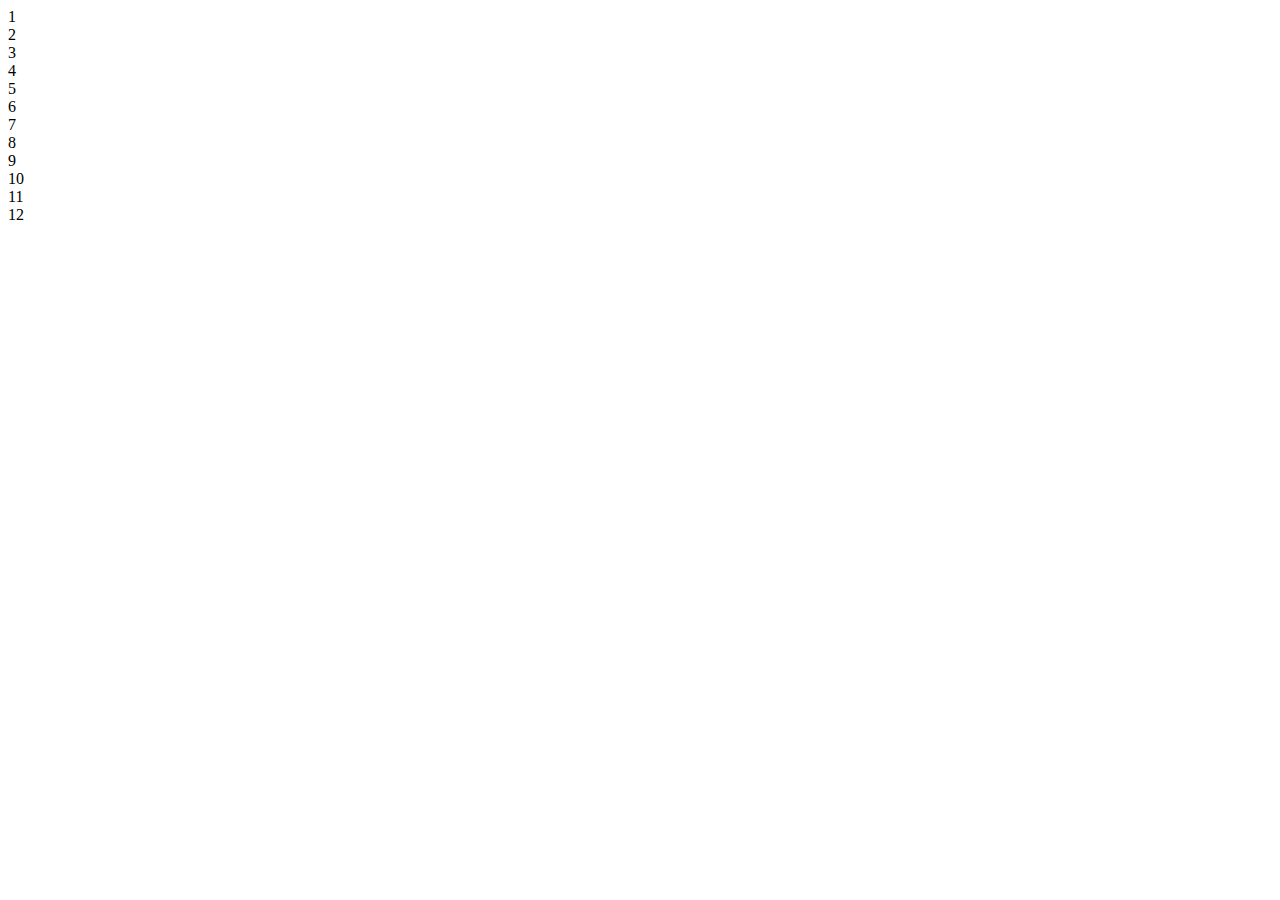
==== index.html @ dde414d9 "My First Commit - I am Happy" ====
<!DOCTYPE html>
<html lang="en">
<head>
    <meta charset="UTF-8">
    <meta name="viewport" content="width=device-width, initial-scale=1.0">
    <title>Professional Clock</title>
    <link rel="stylesheet" href="/css/3style.css">
    <link rel="stylesheet" href="/script.js">
</head>
<body>
    <div class="clock">
        <div class="number" style="--rotate: 30deg;">1</div>
        <div class="number" style="--rotate: 60deg;">2</div>
        <div class="number" style="--rotate: 90deg;">3</div>
        <div class="number" style="--rotate: 120deg;">4</div>
        <div class="number" style="--rotate: 150deg;">5</div>
        <div class="number" style="--rotate: 180deg;">6</div>
        <div class="number" style="--rotate: 210deg;">7</div>
        <div class="number" style="--rotate: 240deg;">8</div>
        <div class="number" style="--rotate: 270deg;">9</div>
        <div class="number" style="--rotate: 300deg;">10</div>
        <div class="number" style="--rotate: 330deg;">11</div>
        <div class="number" style="--rotate: 0deg;">12</div>
        <div class="center"></div>
        <div class="hand hour" id="hour-hand"></div>
        <div class="hand minute" id="minute-hand"></div>
        <div class="hand second" id="second-hand"></div>
    </div>

    <script src="script.js"></script>
</body>
</html>
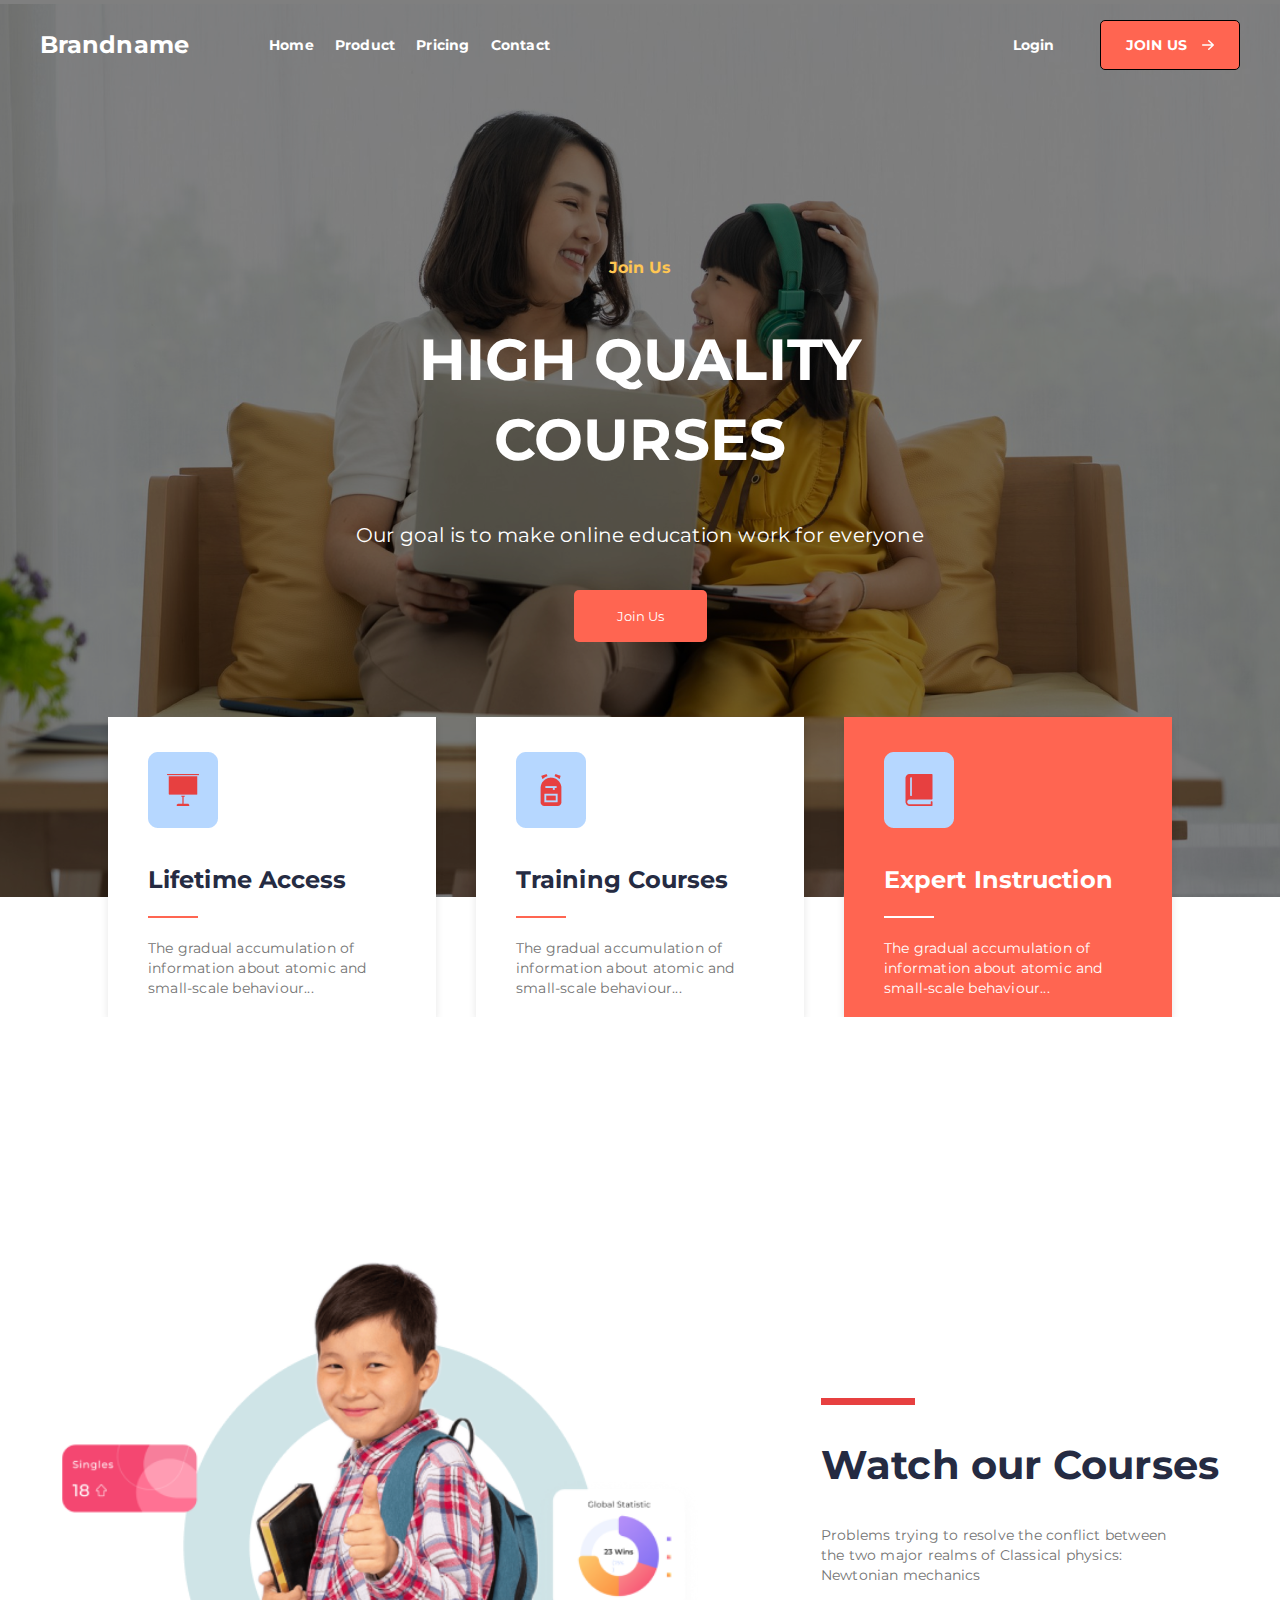
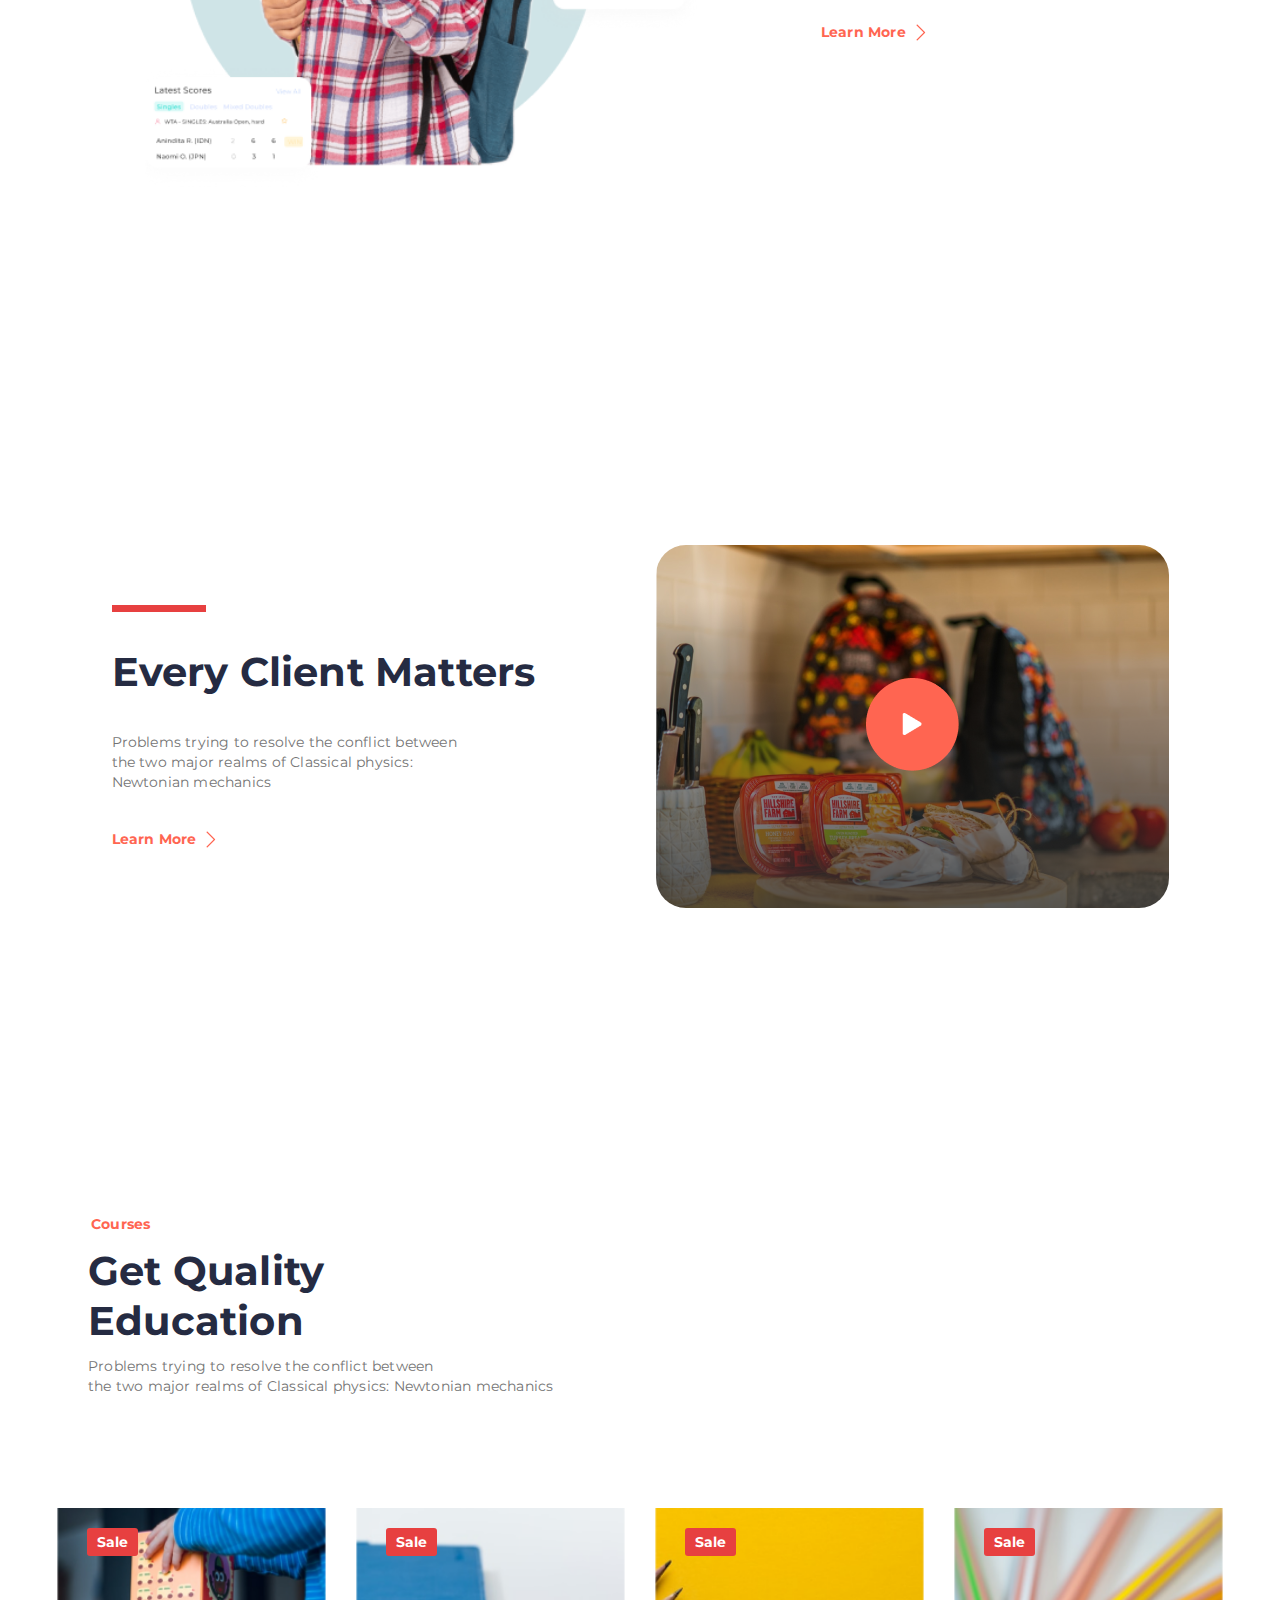
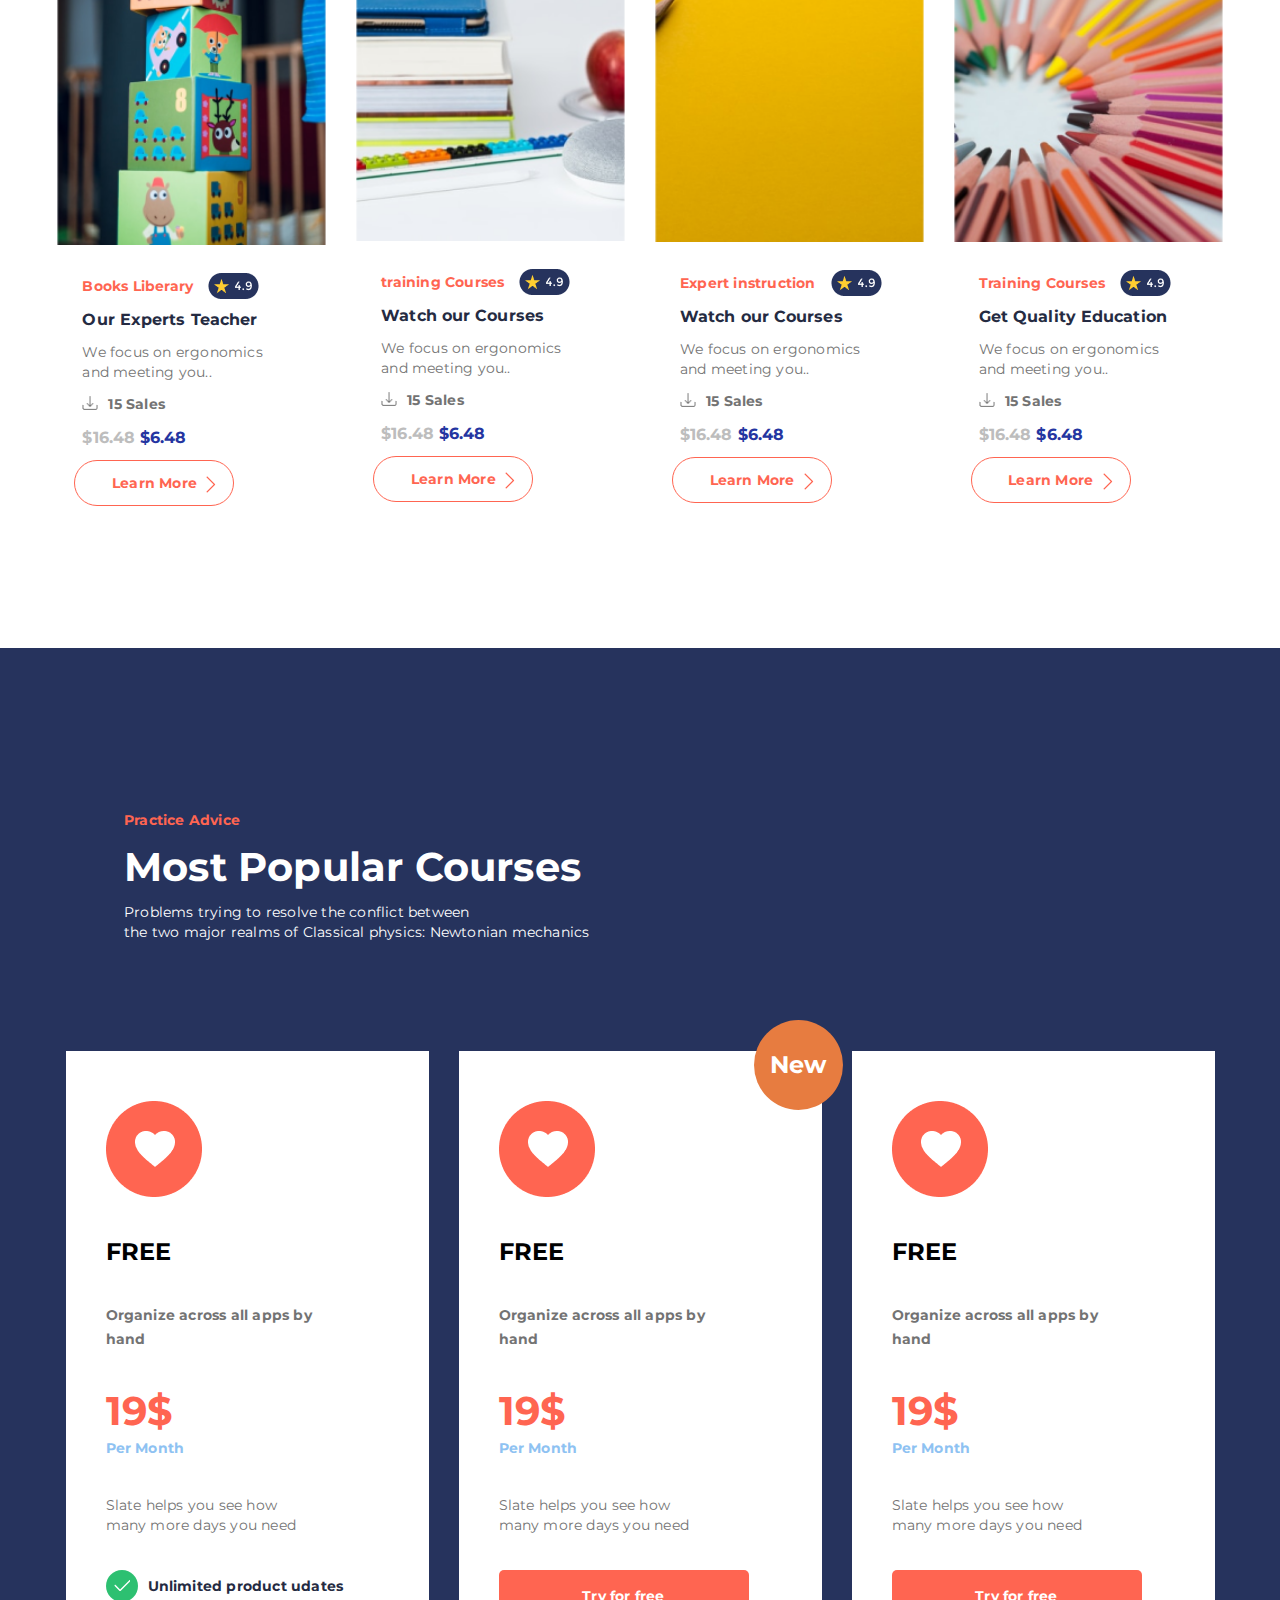
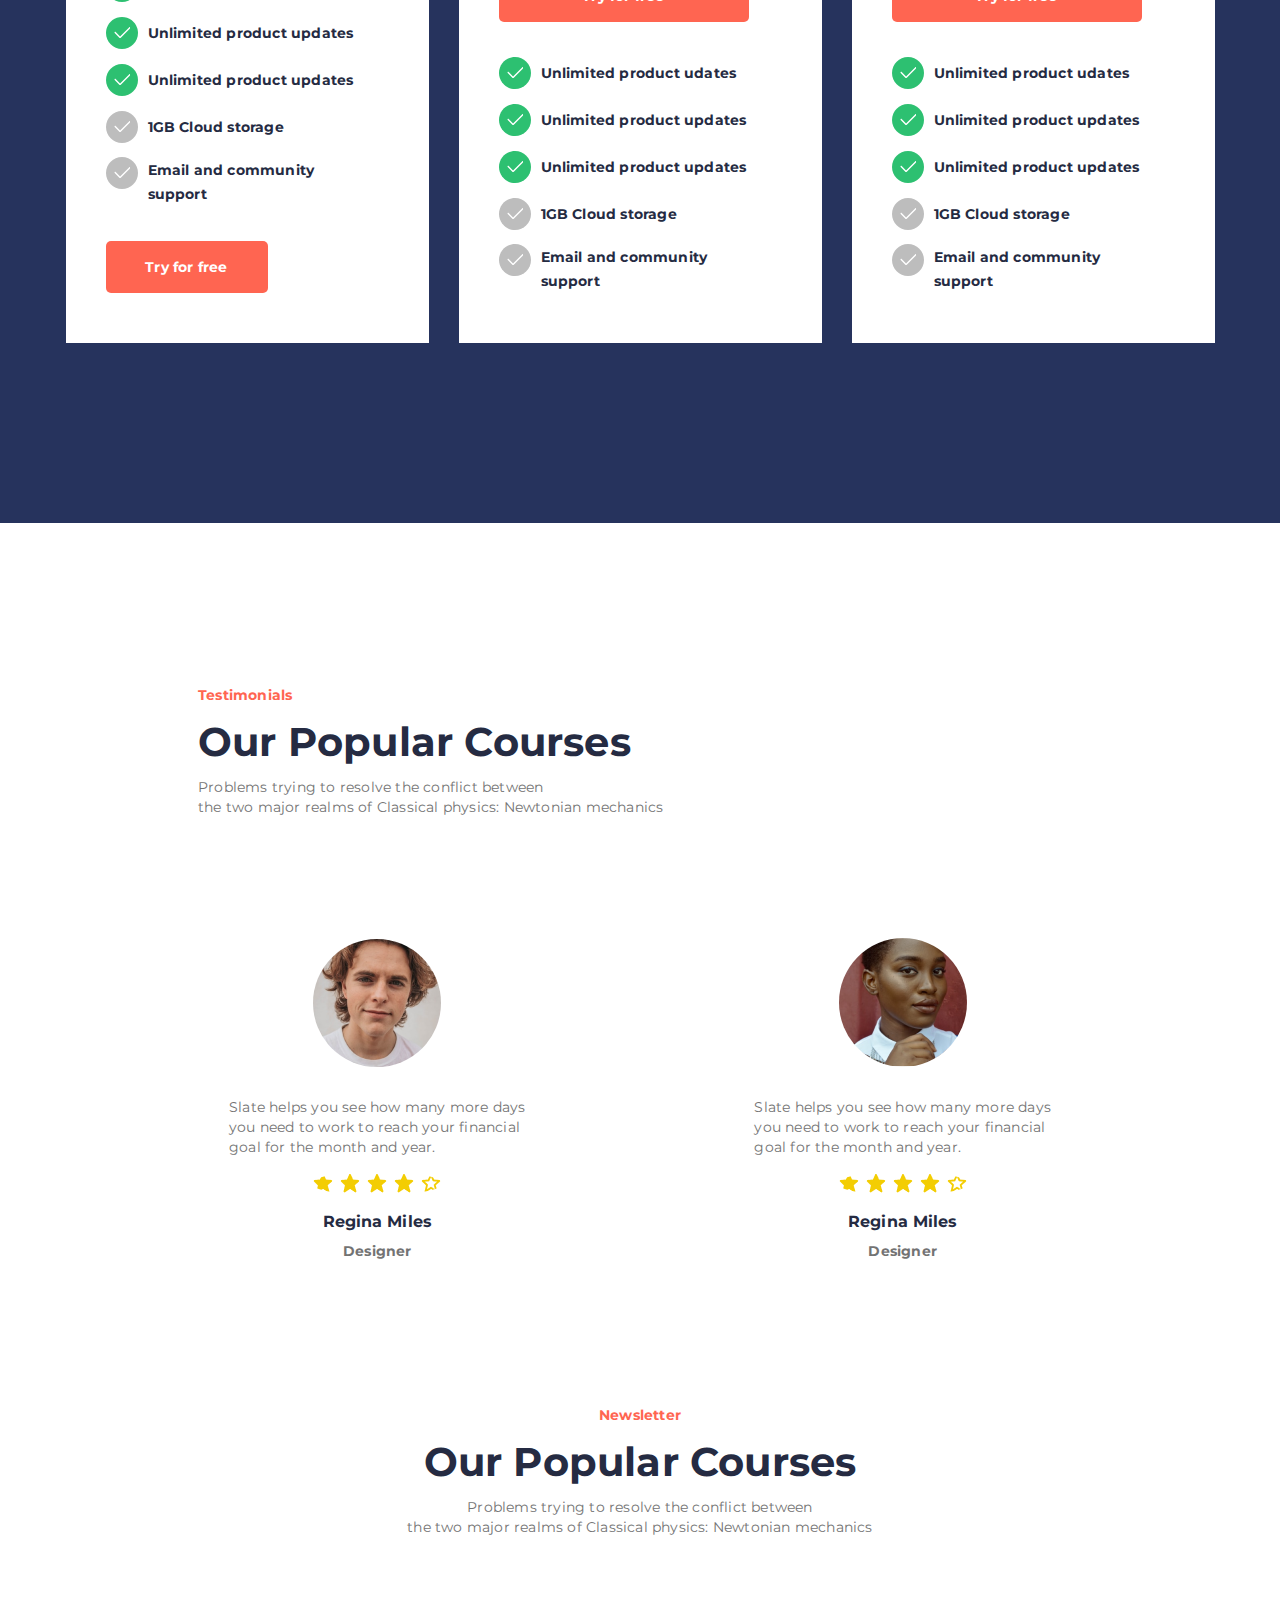
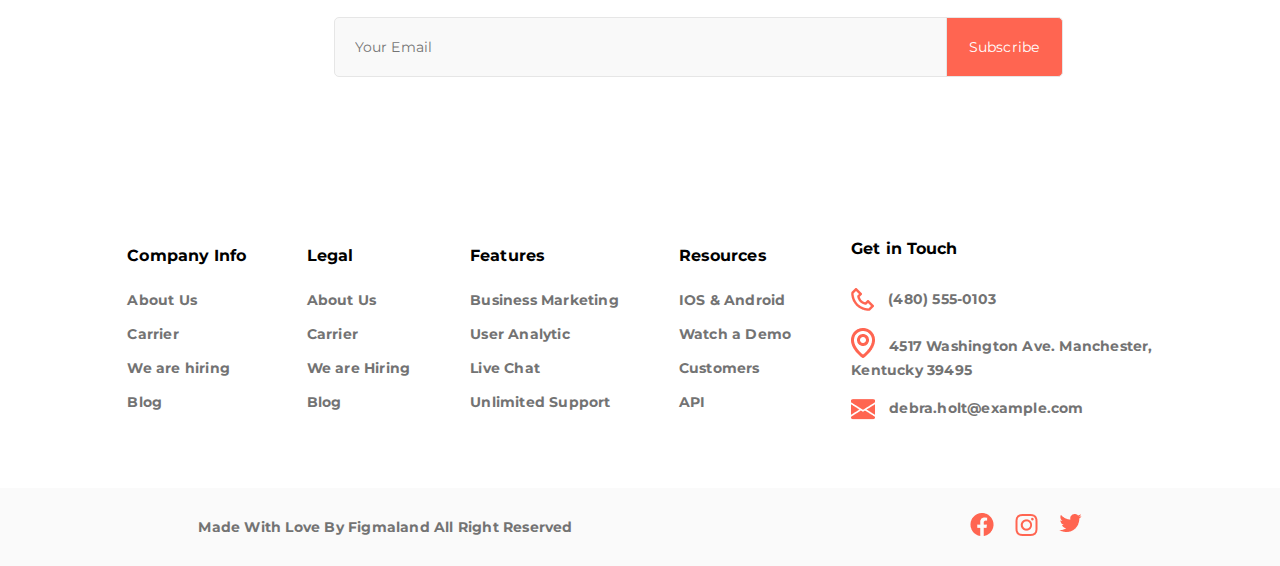
==== commit 99444e22: "Update entire folder structure and new files" ====
--- a/index.html
+++ b/index.html
@@ -1,32 +1,793 @@
 <!DOCTYPE html>
 <html lang="en">
+
 <head>
     <meta charset="UTF-8">
     <meta name="viewport" content="width=device-width, initial-scale=1.0">
-    <title>Professional Clock</title>
-    <link rel="stylesheet" href="/css/3style.css">
-    <link rel="stylesheet" href="/script.js">
+    <title>School-Heart</title>
+    <link rel="stylesheet" href="css/style.css">
+    <link rel="preconnect" href="https://fonts.googleapis.com">
+    <link rel="preconnect" href="https://fonts.gstatic.com" crossorigin>
+    <link href="https://fonts.googleapis.com/css2?family=Montserrat:ital,wght@0,100..900;1,100..900&display=swap"
+        rel="stylesheet">
 </head>
+
 <body>
-    <div class="clock">
-        <div class="number" style="--rotate: 30deg;">1</div>
-        <div class="number" style="--rotate: 60deg;">2</div>
-        <div class="number" style="--rotate: 90deg;">3</div>
-        <div class="number" style="--rotate: 120deg;">4</div>
-        <div class="number" style="--rotate: 150deg;">5</div>
-        <div class="number" style="--rotate: 180deg;">6</div>
-        <div class="number" style="--rotate: 210deg;">7</div>
-        <div class="number" style="--rotate: 240deg;">8</div>
-        <div class="number" style="--rotate: 270deg;">9</div>
-        <div class="number" style="--rotate: 300deg;">10</div>
-        <div class="number" style="--rotate: 330deg;">11</div>
-        <div class="number" style="--rotate: 0deg;">12</div>
-        <div class="center"></div>
-        <div class="hand hour" id="hour-hand"></div>
-        <div class="hand minute" id="minute-hand"></div>
-        <div class="hand second" id="second-hand"></div>
-    </div>
-
-    <script src="script.js"></script>
+    <header class="Navigation">
+            <nav id="navbar">
+                <div class="logo">
+                    <h3>Brandname</h3>
+                </div>
+                <div class="center-navbar">
+                    <ul>
+                        <li><a href="#">Home</a></li>
+                        <li><a href="#">Product</a></li>
+                        <li><a href="#">Pricing</a></li>
+                        <li><a href="#">Contact</a></li>
+                    </ul>
+                </div>
+                <div class="user-account-btn">
+                    <a class="nav-login-btn" href="#">Login</a>
+
+                    <a class="nav-join-us-btn" href="#">
+                       <span>JOIN US</span>
+                        <svg width="12" height="10" viewBox="0 0 12 10" fill="none" xmlns="http://www.w3.org/2000/svg">
+                            <path fill-rule="evenodd" clip-rule="evenodd"
+                                d="M0 5C0 4.81059 0.079009 4.62895 0.219646 4.49502C0.360282 4.36109 0.551026 4.28584 0.749916 4.28584H9.43845L6.21831 1.22068C6.07749 1.08658 5.99838 0.904705 5.99838 0.715059C5.99838 0.525414 6.07749 0.343536 6.21831 0.209436C6.35912 0.0753365 6.5501 0 6.74925 0C6.94839 0 7.13937 0.0753365 7.28019 0.209436L11.7797 4.49438C11.8495 4.56072 11.9049 4.63952 11.9427 4.72629C11.9805 4.81305 12 4.90606 12 5C12 5.09394 11.9805 5.18695 11.9427 5.27371C11.9049 5.36048 11.8495 5.43928 11.7797 5.50562L7.28019 9.79056C7.13937 9.92466 6.94839 10 6.74925 10C6.5501 10 6.35912 9.92466 6.21831 9.79056C6.07749 9.65646 5.99838 9.47459 5.99838 9.28494C5.99838 9.0953 6.07749 8.91342 6.21831 8.77932L9.43845 5.71416H0.749916C0.551026 5.71416 0.360282 5.63892 0.219646 5.50499C0.079009 5.37106 0 5.18941 0 5Z"
+                                fill="white" />
+                        </svg>
+                    </a>
+                
+                </div>
+
+                <a href="#" class="hamburger">
+                    <svg width="40" height="32" viewBox="0 0 40 32" fill="none" xmlns="http://www.w3.org/2000/svg">
+                        <path
+                            d="M6.66675 8H33.3334V10.6667H6.66675V8ZM13.3334 14.6667H33.3334V17.3333H13.3334V14.6667ZM21.6667 21.3333H33.3334V24H21.6667V21.3333Z"
+                            fill="white" />
+                    </svg>
+
+                </a>
+
+            </nav>
+    </header>
+    <section class="hero-container">
+        <div class="hero-text">
+            <p>Join Us</p>
+            <h1>HIGH QUALITY</h1>
+            <h1> COURSES </h1>
+            <h5>Our goal is to make online education work for everyone</h5>
+            <button>Join Us</button>
+        </div>
+        <div class="parent-card">
+            <div class="card-1">
+                <img src="img/led-image.png" alt="">
+                <h2>Lifetime Access</h2>
+                <hr>
+                <p>The gradual accumulation of
+                    information about atomic and
+                    small-scale behaviour...</p>
+            </div>
+            <div class="card-2">
+                <img src="img/schoolbag.png" alt="">
+                <h2>Training Courses</h2>
+                <hr>
+                <p>The gradual accumulation of
+                    information about atomic and
+                    small-scale behaviour...</p>
+            </div>
+            <div class="card-3">
+                <img src="img/book-image.png" alt="">
+                <h2>Expert Instruction</h2>
+                <hr>
+                <p>The gradual accumulation of
+                    information about atomic and
+                    small-scale behaviour...</p>
+            </div>
+        </div>
+    </section>
+    <section class="Courses-section">
+        <div class="courses-parent">
+            <div class="courses-img">
+                <img src="img/boy-image.png" alt="">
+            </div>
+            <div class="courses-description">
+                <hr>
+                <h2>Watch our Courses</h2>
+                <p>Problems trying to resolve the conflict between <br>
+                    the two major realms of Classical physics: <br>
+                    Newtonian mechanics
+                </p>
+                <div class="Courses-link">
+                    <a href="#">Learn More</a>
+                    <a class="img" href="#"><img src="img/learn more sign.png" alt=""></a>
+                </div>
+            </div>
+        </div>
+    </section>
+    <section class="client-section">
+        <div class="client-parent">
+            <div class="client-description">
+                <hr>
+                <h2>Every Client Matters</h2>
+                <p>Problems trying to resolve the conflict between <br>
+                    the two major realms of Classical physics: <br>
+                    Newtonian mechanics
+                </p>
+                <div class="client-link">
+                    <a href="#">Learn More</a>
+                    <a class="img" href="#"><img src="img/learn more sign.png" alt=""></a>
+                </div>
+            </div>
+            <div class="client-img">
+                <img class="food-image" src="img/food-image.png" alt="">
+                <a href="#"><img class="videobutton-image" src="img/video button.png" alt=""></a>
+
+            </div>
+        </div>
+    </section>
+    <section class="product-section">
+        <div class="quality-education">
+            <p class="course">Courses</p>
+            <h2>Get Quality <br> Education</h2>
+            <p>Problems trying to resolve the conflict between <br>
+                the two major realms of Classical physics: Newtonian mechanics </p>
+        </div>
+        <div class="product-container">
+            <div class="product-card">
+                <div class="product-image">
+                    <img src="img/product-image-1.png" alt="Product 1">
+                    <div class="product-icons">
+                        <a href="#"><img src="img/like-image.png" alt="Like"></a>
+                        <a href="#"><img src="img/basket-cart.png" alt="Cart"></a>
+                        <a href="#"><img src="img/watch-later-img.png" alt="View"></a>
+                    </div>
+                    <span class="sale-badge">Sale</span>
+                </div>
+                <div class="product-details">
+                    <div class="heading-img">
+                        <h3>Books Liberary</h3>
+                        <img src="img/star-frame.png" alt="">
+                    </div>
+                    <h5>Our Experts Teacher</h5>
+                    <p>We focus on ergonomics <br>
+                        and meeting you..</p>
+                    <div class="sale-tag">
+                        <img src="img/bottom-arrow-1.png" alt="">
+                        <p>15 Sales</p>
+                    </div>
+                    <div class="price-tag">
+                        <p class="old-price">$16.48</p>
+                        <p class="new-price">$6.48</p>
+
+                    </div>
+                    <div class="learn-more-button">
+                        <button>Learn More </button>
+                        <a href="#"><img src="img/learn more sign.png" alt=""></a>
+                    </div>
+                </div>
+            </div>
+            <div class="product-card">
+                <div class="product-image">
+                    <img src="img/product-image-2.png" alt="Product 2">
+                    <div class="product-icons">
+                        <a href="#"><img src="img/like-image.png" alt="Like"></a>
+                        <a href="#"><img src="img/basket-cart.png" alt="Cart"></a>
+                        <a href="#"><img src="img/watch-later-img.png" alt="View"></a>
+                    </div>
+                    <span class="sale-badge">Sale</span>
+                </div>
+                <div class="product-details">
+                    <div class="heading-img">
+                        <h3>training Courses</h3>
+                        <img src="img/star-frame.png" alt="">
+                    </div>
+                    <h5>Watch our Courses</h5>
+                    <p>We focus on ergonomics <br>
+                        and meeting you..</p>
+                    <div class="sale-tag">
+                        <img src="img/bottom-arrow-1.png" alt="">
+                        <p>15 Sales</p>
+                    </div>
+                    <div class="price-tag">
+                        <p class="old-price">$16.48</p>
+                        <p class="new-price">$6.48</p>
+
+                    </div>
+                    <div class="learn-more-button">
+                        <button>Learn More </button>
+                        <a href="#"><img src="img/learn more sign.png" alt=""></a>
+                    </div>
+                </div>
+            </div>
+            <div class="product-card">
+                <div class="product-image">
+                    <img src="img/product-image-3.png" alt="Product 2">
+                    <div class="product-icons">
+                        <a href="#"><img src="img/like-image.png" alt="Like"></a>
+                        <a href="#"><img src="img/basket-cart.png" alt="Cart"></a>
+                        <a href="#"><img src="img/watch-later-img.png" alt="View"></a>
+                    </div>
+                    <span class="sale-badge">Sale</span>
+                </div>
+                <div class="product-details">
+                    <div class="heading-img">
+                        <h3>Expert instruction</h3>
+                        <img src="img/star-frame.png" alt="">
+                    </div>
+                    <h5>Watch our Courses</h5>
+                    <p>We focus on ergonomics <br>
+                        and meeting you..</p>
+                    <div class="sale-tag">
+                        <img src="img/bottom-arrow-1.png" alt="">
+                        <p>15 Sales</p>
+                    </div>
+                    <div class="price-tag">
+                        <p class="old-price">$16.48</p>
+                        <p class="new-price">$6.48</p>
+
+                    </div>
+                    <div class="learn-more-button">
+                        <button>Learn More </button>
+                        <a href="#"><img src="img/learn more sign.png" alt=""></a>
+                    </div>
+                </div>
+            </div>
+            <div class="product-card">
+                <div class="product-image">
+                    <img src="img/product-image-4.png" alt="Product 2">
+                    <div class="product-icons">
+                        <a href="#"><img src="img/like-image.png" alt="Like"></a>
+                        <a href="#"><img src="img/basket-cart.png" alt="Cart"></a>
+                        <a href="#"><img src="img/watch-later-img.png" alt="View"></a>
+                    </div>
+                    <span class="sale-badge">Sale</span>
+                </div>
+                <div class="product-details">
+                    <div class="heading-img">
+                        <h3>Training Courses</h3>
+                        <img src="img/star-frame.png" alt="">
+                    </div>
+                    <h5>Get Quality Education</h5>
+                    <p>We focus on ergonomics <br>
+                        and meeting you..</p>
+                    <div class="sale-tag">
+                        <img src="img/bottom-arrow-1.png" alt="">
+                        <p>15 Sales</p>
+                    </div>
+                    <div class="price-tag">
+                        <p class="old-price">$16.48</p>
+                        <p class="new-price">$6.48</p>
+
+                    </div>
+                    <div class="learn-more-button">
+                        <button>Learn More </button>
+                        <a href="#"><img src="img/learn more sign.png" alt=""></a>
+                    </div>
+                </div>
+            </div>
+
+        </div>
+    </section>
+    <section class="popular-courses-section">
+        <div class="popular-courses-description">
+            <p class="advice-heading">Practice Advice</p>
+            <h2>Most Popular Courses</h2>
+            <p>Problems trying to resolve the conflict between <br>
+                the two major realms of Classical physics: Newtonian mechanics
+            </p>
+        </div>
+        <div class="courses-description-parent">
+            <div class="courses-description1">
+                <img class="course-img" src="img/heart-icon.png" alt="">
+                <h3>FREE</h3>
+                <p class="paragraph">Organize across all apps by <br>
+                    hand</p>
+                <p class="price">19$</p>
+                <p class="month">Per Month</p>
+                <p class="description">Slate helps you see how <br>
+                    many more days you need
+                </p>
+
+                <div class="checkmark-container">
+                    <!-- First checkmark with text -->
+                    <div class="check-item">
+                        <svg width="32" height="32" viewBox="0 0 32 32" fill="none" xmlns="http://www.w3.org/2000/svg">
+                            <path
+                                d="M0 16C0 7.16344 7.16344 0 16 0C24.8366 0 32 7.16344 32 16C32 24.8366 24.8366 32 16 32C7.16344 32 0 24.8366 0 16Z"
+                                fill="#2DC071" />
+                            <g clip-path="url(#clip0_1_332)">
+                                <path fill-rule="evenodd" clip-rule="evenodd"
+                                    d="M24.2957 10.2043C24.3604 10.269 24.4118 10.3457 24.4469 10.4302C24.482 10.5147 24.5 10.6053 24.5 10.6968C24.5 10.7883 24.482 10.8789 24.4469 10.9634C24.4118 11.0479 24.3604 11.1246 24.2957 11.1893L14.5578 20.9271C14.4932 20.9919 14.4164 21.0433 14.3319 21.0783C14.2474 21.1134 14.1568 21.1314 14.0654 21.1314C13.9739 21.1314 13.8833 21.1134 13.7988 21.0783C13.7143 21.0433 13.6375 20.9919 13.5729 20.9271L8.70398 16.0582C8.57337 15.9276 8.5 15.7504 8.5 15.5657C8.5 15.381 8.57337 15.2039 8.70398 15.0733C8.83459 14.9427 9.01173 14.8693 9.19644 14.8693C9.38115 14.8693 9.55829 14.9427 9.6889 15.0733L14.0654 19.4511L23.3107 10.2043C23.3754 10.1396 23.4521 10.0882 23.5366 10.0531C23.6211 10.018 23.7117 10 23.8032 10C23.8947 10 23.9853 10.018 24.0698 10.0531C24.1543 10.0882 24.231 10.1396 24.2957 10.2043Z"
+                                    fill="white" />
+                            </g>
+                            <defs>
+                                <clipPath id="clip0_1_332">
+                                    <rect width="16" height="11" fill="white" transform="translate(8 10)" />
+                                </clipPath>
+                            </defs>
+                        </svg>
+
+                        <span class="text">Unlimited product udates
+                        </span>
+                    </div>
+
+                    <!-- Second checkmark with text -->
+                    <div class="check-item">
+                        <svg width="32" height="32" viewBox="0 0 32 32" fill="none" xmlns="http://www.w3.org/2000/svg">
+                            <path
+                                d="M0 16C0 7.16344 7.16344 0 16 0C24.8366 0 32 7.16344 32 16C32 24.8366 24.8366 32 16 32C7.16344 32 0 24.8366 0 16Z"
+                                fill="#2DC071" />
+                            <g clip-path="url(#clip0_1_332)">
+                                <path fill-rule="evenodd" clip-rule="evenodd"
+                                    d="M24.2957 10.2043C24.3604 10.269 24.4118 10.3457 24.4469 10.4302C24.482 10.5147 24.5 10.6053 24.5 10.6968C24.5 10.7883 24.482 10.8789 24.4469 10.9634C24.4118 11.0479 24.3604 11.1246 24.2957 11.1893L14.5578 20.9271C14.4932 20.9919 14.4164 21.0433 14.3319 21.0783C14.2474 21.1134 14.1568 21.1314 14.0654 21.1314C13.9739 21.1314 13.8833 21.1134 13.7988 21.0783C13.7143 21.0433 13.6375 20.9919 13.5729 20.9271L8.70398 16.0582C8.57337 15.9276 8.5 15.7504 8.5 15.5657C8.5 15.381 8.57337 15.2039 8.70398 15.0733C8.83459 14.9427 9.01173 14.8693 9.19644 14.8693C9.38115 14.8693 9.55829 14.9427 9.6889 15.0733L14.0654 19.4511L23.3107 10.2043C23.3754 10.1396 23.4521 10.0882 23.5366 10.0531C23.6211 10.018 23.7117 10 23.8032 10C23.8947 10 23.9853 10.018 24.0698 10.0531C24.1543 10.0882 24.231 10.1396 24.2957 10.2043Z"
+                                    fill="white" />
+                            </g>
+                            <defs>
+                                <clipPath id="clip0_1_332">
+                                    <rect width="16" height="11" fill="white" transform="translate(8 10)" />
+                                </clipPath>
+                            </defs>
+                        </svg>
+
+                        <span class="text">Unlimited product updates
+                        </span>
+                    </div>
+
+                    <!-- Third checkmark with text -->
+                    <div class="check-item">
+                        <svg width="32" height="32" viewBox="0 0 32 32" fill="none" xmlns="http://www.w3.org/2000/svg">
+                            <path
+                                d="M0 16C0 7.16344 7.16344 0 16 0C24.8366 0 32 7.16344 32 16C32 24.8366 24.8366 32 16 32C7.16344 32 0 24.8366 0 16Z"
+                                fill="#2DC071" />
+                            <g clip-path="url(#clip0_1_332)">
+                                <path fill-rule="evenodd" clip-rule="evenodd"
+                                    d="M24.2957 10.2043C24.3604 10.269 24.4118 10.3457 24.4469 10.4302C24.482 10.5147 24.5 10.6053 24.5 10.6968C24.5 10.7883 24.482 10.8789 24.4469 10.9634C24.4118 11.0479 24.3604 11.1246 24.2957 11.1893L14.5578 20.9271C14.4932 20.9919 14.4164 21.0433 14.3319 21.0783C14.2474 21.1134 14.1568 21.1314 14.0654 21.1314C13.9739 21.1314 13.8833 21.1134 13.7988 21.0783C13.7143 21.0433 13.6375 20.9919 13.5729 20.9271L8.70398 16.0582C8.57337 15.9276 8.5 15.7504 8.5 15.5657C8.5 15.381 8.57337 15.2039 8.70398 15.0733C8.83459 14.9427 9.01173 14.8693 9.19644 14.8693C9.38115 14.8693 9.55829 14.9427 9.6889 15.0733L14.0654 19.4511L23.3107 10.2043C23.3754 10.1396 23.4521 10.0882 23.5366 10.0531C23.6211 10.018 23.7117 10 23.8032 10C23.8947 10 23.9853 10.018 24.0698 10.0531C24.1543 10.0882 24.231 10.1396 24.2957 10.2043Z"
+                                    fill="white" />
+                            </g>
+                            <defs>
+                                <clipPath id="clip0_1_332">
+                                    <rect width="16" height="11" fill="white" transform="translate(8 10)" />
+                                </clipPath>
+                            </defs>
+                        </svg>
+
+                        <span class="text">Unlimited product updates
+                        </span>
+                    </div>
+
+                    <!-- Fourth checkmark with text -->
+                    <div class="check-item">
+                        <svg width="32" height="32" viewBox="0 0 32 32" fill="none" xmlns="http://www.w3.org/2000/svg">
+                            <path
+                                d="M0 16C0 7.16344 7.16344 0 16 0C24.8366 0 32 7.16344 32 16C32 24.8366 24.8366 32 16 32C7.16344 32 0 24.8366 0 16Z"
+                                fill="#BDBDBD" />
+                            <g clip-path="url(#clip0_1_347)">
+                                <path fill-rule="evenodd" clip-rule="evenodd"
+                                    d="M24.2957 10.2043C24.3604 10.269 24.4118 10.3457 24.4469 10.4302C24.482 10.5147 24.5 10.6053 24.5 10.6968C24.5 10.7883 24.482 10.8789 24.4469 10.9634C24.4118 11.0479 24.3604 11.1246 24.2957 11.1893L14.5578 20.9271C14.4932 20.9919 14.4164 21.0433 14.3319 21.0783C14.2474 21.1134 14.1568 21.1314 14.0654 21.1314C13.9739 21.1314 13.8833 21.1134 13.7988 21.0783C13.7143 21.0433 13.6375 20.9919 13.5729 20.9271L8.70398 16.0582C8.57337 15.9276 8.5 15.7504 8.5 15.5657C8.5 15.381 8.57337 15.2039 8.70398 15.0733C8.83459 14.9427 9.01173 14.8693 9.19644 14.8693C9.38115 14.8693 9.55829 14.9427 9.6889 15.0733L14.0654 19.4511L23.3107 10.2043C23.3754 10.1396 23.4521 10.0882 23.5366 10.0531C23.6211 10.018 23.7117 10 23.8032 10C23.8947 10 23.9853 10.018 24.0698 10.0531C24.1543 10.0882 24.231 10.1396 24.2957 10.2043Z"
+                                    fill="white" />
+                            </g>
+                            <defs>
+                                <clipPath id="clip0_1_347">
+                                    <rect width="16" height="11" fill="white" transform="translate(8 10)" />
+                                </clipPath>
+                            </defs>
+                        </svg>
+
+
+                        <span class="text">1GB Cloud storage
+                        </span>
+                    </div>
+
+                    <!-- Fifth checkmark with text -->
+                    <div class="check-item">
+                        <svg width="32" height="32" viewBox="0 0 32 32" fill="none" xmlns="http://www.w3.org/2000/svg"
+                            style="    position: relative;
+                            top: -9px;">
+                            <path
+                                d="M0 16C0 7.16344 7.16344 0 16 0C24.8366 0 32 7.16344 32 16C32 24.8366 24.8366 32 16 32C7.16344 32 0 24.8366 0 16Z"
+                                fill="#BDBDBD" />
+                            <g clip-path="url(#clip0_1_347)">
+                                <path fill-rule="evenodd" clip-rule="evenodd"
+                                    d="M24.2957 10.2043C24.3604 10.269 24.4118 10.3457 24.4469 10.4302C24.482 10.5147 24.5 10.6053 24.5 10.6968C24.5 10.7883 24.482 10.8789 24.4469 10.9634C24.4118 11.0479 24.3604 11.1246 24.2957 11.1893L14.5578 20.9271C14.4932 20.9919 14.4164 21.0433 14.3319 21.0783C14.2474 21.1134 14.1568 21.1314 14.0654 21.1314C13.9739 21.1314 13.8833 21.1134 13.7988 21.0783C13.7143 21.0433 13.6375 20.9919 13.5729 20.9271L8.70398 16.0582C8.57337 15.9276 8.5 15.7504 8.5 15.5657C8.5 15.381 8.57337 15.2039 8.70398 15.0733C8.83459 14.9427 9.01173 14.8693 9.19644 14.8693C9.38115 14.8693 9.55829 14.9427 9.6889 15.0733L14.0654 19.4511L23.3107 10.2043C23.3754 10.1396 23.4521 10.0882 23.5366 10.0531C23.6211 10.018 23.7117 10 23.8032 10C23.8947 10 23.9853 10.018 24.0698 10.0531C24.1543 10.0882 24.231 10.1396 24.2957 10.2043Z"
+                                    fill="white" />
+                            </g>
+                            <defs>
+                                <clipPath id="clip0_1_347">
+                                    <rect width="16" height="11" fill="white" transform="translate(8 10)" />
+                                </clipPath>
+                            </defs>
+                        </svg>
+
+                        <span class="text">Email and community <br>
+                            support
+                        </span>
+                    </div>
+                </div>
+                <button class="try-free-btn">Try for free</button>
+
+
+            </div>
+            <div class="courses-description2">
+                <p class="new-tag">New</p>
+                <img class="course-img" src="img/heart-icon.png" alt="">
+                <h3>FREE</h3>
+                <p class="paragraph">Organize across all apps by <br>
+                    hand</p>
+                <p class="price">19$</p>
+                <p class="month">Per Month</p>
+                <p class="description">Slate helps you see how <br>
+                    many more days you need
+                </p>
+                <button class="try-free-btn2-3">Try for free</button>
+                <div class="checkmark-container">
+                    <!-- First checkmark with text -->
+                    <div class="check-item">
+                        <svg width="32" height="32" viewBox="0 0 32 32" fill="none" xmlns="http://www.w3.org/2000/svg">
+                            <path
+                                d="M0 16C0 7.16344 7.16344 0 16 0C24.8366 0 32 7.16344 32 16C32 24.8366 24.8366 32 16 32C7.16344 32 0 24.8366 0 16Z"
+                                fill="#2DC071" />
+                            <g clip-path="url(#clip0_1_332)">
+                                <path fill-rule="evenodd" clip-rule="evenodd"
+                                    d="M24.2957 10.2043C24.3604 10.269 24.4118 10.3457 24.4469 10.4302C24.482 10.5147 24.5 10.6053 24.5 10.6968C24.5 10.7883 24.482 10.8789 24.4469 10.9634C24.4118 11.0479 24.3604 11.1246 24.2957 11.1893L14.5578 20.9271C14.4932 20.9919 14.4164 21.0433 14.3319 21.0783C14.2474 21.1134 14.1568 21.1314 14.0654 21.1314C13.9739 21.1314 13.8833 21.1134 13.7988 21.0783C13.7143 21.0433 13.6375 20.9919 13.5729 20.9271L8.70398 16.0582C8.57337 15.9276 8.5 15.7504 8.5 15.5657C8.5 15.381 8.57337 15.2039 8.70398 15.0733C8.83459 14.9427 9.01173 14.8693 9.19644 14.8693C9.38115 14.8693 9.55829 14.9427 9.6889 15.0733L14.0654 19.4511L23.3107 10.2043C23.3754 10.1396 23.4521 10.0882 23.5366 10.0531C23.6211 10.018 23.7117 10 23.8032 10C23.8947 10 23.9853 10.018 24.0698 10.0531C24.1543 10.0882 24.231 10.1396 24.2957 10.2043Z"
+                                    fill="white" />
+                            </g>
+                            <defs>
+                                <clipPath id="clip0_1_332">
+                                    <rect width="16" height="11" fill="white" transform="translate(8 10)" />
+                                </clipPath>
+                            </defs>
+                        </svg>
+
+                        <span class="text">Unlimited product udates
+                        </span>
+                    </div>
+
+                    <!-- Second checkmark with text -->
+                    <div class="check-item">
+                        <svg width="32" height="32" viewBox="0 0 32 32" fill="none" xmlns="http://www.w3.org/2000/svg">
+                            <path
+                                d="M0 16C0 7.16344 7.16344 0 16 0C24.8366 0 32 7.16344 32 16C32 24.8366 24.8366 32 16 32C7.16344 32 0 24.8366 0 16Z"
+                                fill="#2DC071" />
+                            <g clip-path="url(#clip0_1_332)">
+                                <path fill-rule="evenodd" clip-rule="evenodd"
+                                    d="M24.2957 10.2043C24.3604 10.269 24.4118 10.3457 24.4469 10.4302C24.482 10.5147 24.5 10.6053 24.5 10.6968C24.5 10.7883 24.482 10.8789 24.4469 10.9634C24.4118 11.0479 24.3604 11.1246 24.2957 11.1893L14.5578 20.9271C14.4932 20.9919 14.4164 21.0433 14.3319 21.0783C14.2474 21.1134 14.1568 21.1314 14.0654 21.1314C13.9739 21.1314 13.8833 21.1134 13.7988 21.0783C13.7143 21.0433 13.6375 20.9919 13.5729 20.9271L8.70398 16.0582C8.57337 15.9276 8.5 15.7504 8.5 15.5657C8.5 15.381 8.57337 15.2039 8.70398 15.0733C8.83459 14.9427 9.01173 14.8693 9.19644 14.8693C9.38115 14.8693 9.55829 14.9427 9.6889 15.0733L14.0654 19.4511L23.3107 10.2043C23.3754 10.1396 23.4521 10.0882 23.5366 10.0531C23.6211 10.018 23.7117 10 23.8032 10C23.8947 10 23.9853 10.018 24.0698 10.0531C24.1543 10.0882 24.231 10.1396 24.2957 10.2043Z"
+                                    fill="white" />
+                            </g>
+                            <defs>
+                                <clipPath id="clip0_1_332">
+                                    <rect width="16" height="11" fill="white" transform="translate(8 10)" />
+                                </clipPath>
+                            </defs>
+                        </svg>
+
+                        <span class="text">Unlimited product updates
+                        </span>
+                    </div>
+
+                    <!-- Third checkmark with text -->
+                    <div class="check-item">
+                        <svg width="32" height="32" viewBox="0 0 32 32" fill="none" xmlns="http://www.w3.org/2000/svg">
+                            <path
+                                d="M0 16C0 7.16344 7.16344 0 16 0C24.8366 0 32 7.16344 32 16C32 24.8366 24.8366 32 16 32C7.16344 32 0 24.8366 0 16Z"
+                                fill="#2DC071" />
+                            <g clip-path="url(#clip0_1_332)">
+                                <path fill-rule="evenodd" clip-rule="evenodd"
+                                    d="M24.2957 10.2043C24.3604 10.269 24.4118 10.3457 24.4469 10.4302C24.482 10.5147 24.5 10.6053 24.5 10.6968C24.5 10.7883 24.482 10.8789 24.4469 10.9634C24.4118 11.0479 24.3604 11.1246 24.2957 11.1893L14.5578 20.9271C14.4932 20.9919 14.4164 21.0433 14.3319 21.0783C14.2474 21.1134 14.1568 21.1314 14.0654 21.1314C13.9739 21.1314 13.8833 21.1134 13.7988 21.0783C13.7143 21.0433 13.6375 20.9919 13.5729 20.9271L8.70398 16.0582C8.57337 15.9276 8.5 15.7504 8.5 15.5657C8.5 15.381 8.57337 15.2039 8.70398 15.0733C8.83459 14.9427 9.01173 14.8693 9.19644 14.8693C9.38115 14.8693 9.55829 14.9427 9.6889 15.0733L14.0654 19.4511L23.3107 10.2043C23.3754 10.1396 23.4521 10.0882 23.5366 10.0531C23.6211 10.018 23.7117 10 23.8032 10C23.8947 10 23.9853 10.018 24.0698 10.0531C24.1543 10.0882 24.231 10.1396 24.2957 10.2043Z"
+                                    fill="white" />
+                            </g>
+                            <defs>
+                                <clipPath id="clip0_1_332">
+                                    <rect width="16" height="11" fill="white" transform="translate(8 10)" />
+                                </clipPath>
+                            </defs>
+                        </svg>
+
+                        <span class="text">Unlimited product updates
+                        </span>
+                    </div>
+
+                    <!-- Fourth checkmark with text -->
+                    <div class="check-item">
+                        <svg width="32" height="32" viewBox="0 0 32 32" fill="none" xmlns="http://www.w3.org/2000/svg">
+                            <path
+                                d="M0 16C0 7.16344 7.16344 0 16 0C24.8366 0 32 7.16344 32 16C32 24.8366 24.8366 32 16 32C7.16344 32 0 24.8366 0 16Z"
+                                fill="#BDBDBD" />
+                            <g clip-path="url(#clip0_1_347)">
+                                <path fill-rule="evenodd" clip-rule="evenodd"
+                                    d="M24.2957 10.2043C24.3604 10.269 24.4118 10.3457 24.4469 10.4302C24.482 10.5147 24.5 10.6053 24.5 10.6968C24.5 10.7883 24.482 10.8789 24.4469 10.9634C24.4118 11.0479 24.3604 11.1246 24.2957 11.1893L14.5578 20.9271C14.4932 20.9919 14.4164 21.0433 14.3319 21.0783C14.2474 21.1134 14.1568 21.1314 14.0654 21.1314C13.9739 21.1314 13.8833 21.1134 13.7988 21.0783C13.7143 21.0433 13.6375 20.9919 13.5729 20.9271L8.70398 16.0582C8.57337 15.9276 8.5 15.7504 8.5 15.5657C8.5 15.381 8.57337 15.2039 8.70398 15.0733C8.83459 14.9427 9.01173 14.8693 9.19644 14.8693C9.38115 14.8693 9.55829 14.9427 9.6889 15.0733L14.0654 19.4511L23.3107 10.2043C23.3754 10.1396 23.4521 10.0882 23.5366 10.0531C23.6211 10.018 23.7117 10 23.8032 10C23.8947 10 23.9853 10.018 24.0698 10.0531C24.1543 10.0882 24.231 10.1396 24.2957 10.2043Z"
+                                    fill="white" />
+                            </g>
+                            <defs>
+                                <clipPath id="clip0_1_347">
+                                    <rect width="16" height="11" fill="white" transform="translate(8 10)" />
+                                </clipPath>
+                            </defs>
+                        </svg>
+
+
+                        <span class="text">1GB Cloud storage
+                        </span>
+                    </div>
+
+                    <!-- Fifth checkmark with text -->
+                    <div class="check-item">
+                        <svg width="32" height="32" viewBox="0 0 32 32" fill="none" xmlns="http://www.w3.org/2000/svg"
+                            style="    position: relative;
+                            top: -9px;">
+                            <path
+                                d="M0 16C0 7.16344 7.16344 0 16 0C24.8366 0 32 7.16344 32 16C32 24.8366 24.8366 32 16 32C7.16344 32 0 24.8366 0 16Z"
+                                fill="#BDBDBD" />
+                            <g clip-path="url(#clip0_1_347)">
+                                <path fill-rule="evenodd" clip-rule="evenodd"
+                                    d="M24.2957 10.2043C24.3604 10.269 24.4118 10.3457 24.4469 10.4302C24.482 10.5147 24.5 10.6053 24.5 10.6968C24.5 10.7883 24.482 10.8789 24.4469 10.9634C24.4118 11.0479 24.3604 11.1246 24.2957 11.1893L14.5578 20.9271C14.4932 20.9919 14.4164 21.0433 14.3319 21.0783C14.2474 21.1134 14.1568 21.1314 14.0654 21.1314C13.9739 21.1314 13.8833 21.1134 13.7988 21.0783C13.7143 21.0433 13.6375 20.9919 13.5729 20.9271L8.70398 16.0582C8.57337 15.9276 8.5 15.7504 8.5 15.5657C8.5 15.381 8.57337 15.2039 8.70398 15.0733C8.83459 14.9427 9.01173 14.8693 9.19644 14.8693C9.38115 14.8693 9.55829 14.9427 9.6889 15.0733L14.0654 19.4511L23.3107 10.2043C23.3754 10.1396 23.4521 10.0882 23.5366 10.0531C23.6211 10.018 23.7117 10 23.8032 10C23.8947 10 23.9853 10.018 24.0698 10.0531C24.1543 10.0882 24.231 10.1396 24.2957 10.2043Z"
+                                    fill="white" />
+                            </g>
+                            <defs>
+                                <clipPath id="clip0_1_347">
+                                    <rect width="16" height="11" fill="white" transform="translate(8 10)" />
+                                </clipPath>
+                            </defs>
+                        </svg>
+
+                        <span class="text">Email and community <br>
+                            support
+                        </span>
+                    </div>
+                </div>
+            </div>
+            <div class="courses-description3">
+                <img class="course-img" src="img/heart-icon.png" alt="">
+                <h3>FREE</h3>
+                <p class="paragraph">Organize across all apps by <br>
+                    hand</p>
+                <p class="price">19$</p>
+                <p class="month">Per Month</p>
+                <p class="description">Slate helps you see how <br>
+                    many more days you need
+                </p>
+                <button class="try-free-btn2-3">Try for free</button>
+                <div class="checkmark-container">
+                    <!-- First checkmark with text -->
+                    <div class="check-item">
+                        <svg width="32" height="32" viewBox="0 0 32 32" fill="none" xmlns="http://www.w3.org/2000/svg">
+                            <path
+                                d="M0 16C0 7.16344 7.16344 0 16 0C24.8366 0 32 7.16344 32 16C32 24.8366 24.8366 32 16 32C7.16344 32 0 24.8366 0 16Z"
+                                fill="#2DC071" />
+                            <g clip-path="url(#clip0_1_332)">
+                                <path fill-rule="evenodd" clip-rule="evenodd"
+                                    d="M24.2957 10.2043C24.3604 10.269 24.4118 10.3457 24.4469 10.4302C24.482 10.5147 24.5 10.6053 24.5 10.6968C24.5 10.7883 24.482 10.8789 24.4469 10.9634C24.4118 11.0479 24.3604 11.1246 24.2957 11.1893L14.5578 20.9271C14.4932 20.9919 14.4164 21.0433 14.3319 21.0783C14.2474 21.1134 14.1568 21.1314 14.0654 21.1314C13.9739 21.1314 13.8833 21.1134 13.7988 21.0783C13.7143 21.0433 13.6375 20.9919 13.5729 20.9271L8.70398 16.0582C8.57337 15.9276 8.5 15.7504 8.5 15.5657C8.5 15.381 8.57337 15.2039 8.70398 15.0733C8.83459 14.9427 9.01173 14.8693 9.19644 14.8693C9.38115 14.8693 9.55829 14.9427 9.6889 15.0733L14.0654 19.4511L23.3107 10.2043C23.3754 10.1396 23.4521 10.0882 23.5366 10.0531C23.6211 10.018 23.7117 10 23.8032 10C23.8947 10 23.9853 10.018 24.0698 10.0531C24.1543 10.0882 24.231 10.1396 24.2957 10.2043Z"
+                                    fill="white" />
+                            </g>
+                            <defs>
+                                <clipPath id="clip0_1_332">
+                                    <rect width="16" height="11" fill="white" transform="translate(8 10)" />
+                                </clipPath>
+                            </defs>
+                        </svg>
+
+                        <span class="text">Unlimited product udates
+                        </span>
+                    </div>
+
+                    <!-- Second checkmark with text -->
+                    <div class="check-item">
+                        <svg width="32" height="32" viewBox="0 0 32 32" fill="none" xmlns="http://www.w3.org/2000/svg">
+                            <path
+                                d="M0 16C0 7.16344 7.16344 0 16 0C24.8366 0 32 7.16344 32 16C32 24.8366 24.8366 32 16 32C7.16344 32 0 24.8366 0 16Z"
+                                fill="#2DC071" />
+                            <g clip-path="url(#clip0_1_332)">
+                                <path fill-rule="evenodd" clip-rule="evenodd"
+                                    d="M24.2957 10.2043C24.3604 10.269 24.4118 10.3457 24.4469 10.4302C24.482 10.5147 24.5 10.6053 24.5 10.6968C24.5 10.7883 24.482 10.8789 24.4469 10.9634C24.4118 11.0479 24.3604 11.1246 24.2957 11.1893L14.5578 20.9271C14.4932 20.9919 14.4164 21.0433 14.3319 21.0783C14.2474 21.1134 14.1568 21.1314 14.0654 21.1314C13.9739 21.1314 13.8833 21.1134 13.7988 21.0783C13.7143 21.0433 13.6375 20.9919 13.5729 20.9271L8.70398 16.0582C8.57337 15.9276 8.5 15.7504 8.5 15.5657C8.5 15.381 8.57337 15.2039 8.70398 15.0733C8.83459 14.9427 9.01173 14.8693 9.19644 14.8693C9.38115 14.8693 9.55829 14.9427 9.6889 15.0733L14.0654 19.4511L23.3107 10.2043C23.3754 10.1396 23.4521 10.0882 23.5366 10.0531C23.6211 10.018 23.7117 10 23.8032 10C23.8947 10 23.9853 10.018 24.0698 10.0531C24.1543 10.0882 24.231 10.1396 24.2957 10.2043Z"
+                                    fill="white" />
+                            </g>
+                            <defs>
+                                <clipPath id="clip0_1_332">
+                                    <rect width="16" height="11" fill="white" transform="translate(8 10)" />
+                                </clipPath>
+                            </defs>
+                        </svg>
+
+                        <span class="text">Unlimited product updates
+                        </span>
+                    </div>
+
+                    <!-- Third checkmark with text -->
+                    <div class="check-item">
+                        <svg width="32" height="32" viewBox="0 0 32 32" fill="none" xmlns="http://www.w3.org/2000/svg">
+                            <path
+                                d="M0 16C0 7.16344 7.16344 0 16 0C24.8366 0 32 7.16344 32 16C32 24.8366 24.8366 32 16 32C7.16344 32 0 24.8366 0 16Z"
+                                fill="#2DC071" />
+                            <g clip-path="url(#clip0_1_332)">
+                                <path fill-rule="evenodd" clip-rule="evenodd"
+                                    d="M24.2957 10.2043C24.3604 10.269 24.4118 10.3457 24.4469 10.4302C24.482 10.5147 24.5 10.6053 24.5 10.6968C24.5 10.7883 24.482 10.8789 24.4469 10.9634C24.4118 11.0479 24.3604 11.1246 24.2957 11.1893L14.5578 20.9271C14.4932 20.9919 14.4164 21.0433 14.3319 21.0783C14.2474 21.1134 14.1568 21.1314 14.0654 21.1314C13.9739 21.1314 13.8833 21.1134 13.7988 21.0783C13.7143 21.0433 13.6375 20.9919 13.5729 20.9271L8.70398 16.0582C8.57337 15.9276 8.5 15.7504 8.5 15.5657C8.5 15.381 8.57337 15.2039 8.70398 15.0733C8.83459 14.9427 9.01173 14.8693 9.19644 14.8693C9.38115 14.8693 9.55829 14.9427 9.6889 15.0733L14.0654 19.4511L23.3107 10.2043C23.3754 10.1396 23.4521 10.0882 23.5366 10.0531C23.6211 10.018 23.7117 10 23.8032 10C23.8947 10 23.9853 10.018 24.0698 10.0531C24.1543 10.0882 24.231 10.1396 24.2957 10.2043Z"
+                                    fill="white" />
+                            </g>
+                            <defs>
+                                <clipPath id="clip0_1_332">
+                                    <rect width="16" height="11" fill="white" transform="translate(8 10)" />
+                                </clipPath>
+                            </defs>
+                        </svg>
+
+                        <span class="text">Unlimited product updates
+                        </span>
+                    </div>
+
+                    <!-- Fourth checkmark with text -->
+                    <div class="check-item">
+                        <svg width="32" height="32" viewBox="0 0 32 32" fill="none" xmlns="http://www.w3.org/2000/svg">
+                            <path
+                                d="M0 16C0 7.16344 7.16344 0 16 0C24.8366 0 32 7.16344 32 16C32 24.8366 24.8366 32 16 32C7.16344 32 0 24.8366 0 16Z"
+                                fill="#BDBDBD" />
+                            <g clip-path="url(#clip0_1_347)">
+                                <path fill-rule="evenodd" clip-rule="evenodd"
+                                    d="M24.2957 10.2043C24.3604 10.269 24.4118 10.3457 24.4469 10.4302C24.482 10.5147 24.5 10.6053 24.5 10.6968C24.5 10.7883 24.482 10.8789 24.4469 10.9634C24.4118 11.0479 24.3604 11.1246 24.2957 11.1893L14.5578 20.9271C14.4932 20.9919 14.4164 21.0433 14.3319 21.0783C14.2474 21.1134 14.1568 21.1314 14.0654 21.1314C13.9739 21.1314 13.8833 21.1134 13.7988 21.0783C13.7143 21.0433 13.6375 20.9919 13.5729 20.9271L8.70398 16.0582C8.57337 15.9276 8.5 15.7504 8.5 15.5657C8.5 15.381 8.57337 15.2039 8.70398 15.0733C8.83459 14.9427 9.01173 14.8693 9.19644 14.8693C9.38115 14.8693 9.55829 14.9427 9.6889 15.0733L14.0654 19.4511L23.3107 10.2043C23.3754 10.1396 23.4521 10.0882 23.5366 10.0531C23.6211 10.018 23.7117 10 23.8032 10C23.8947 10 23.9853 10.018 24.0698 10.0531C24.1543 10.0882 24.231 10.1396 24.2957 10.2043Z"
+                                    fill="white" />
+                            </g>
+                            <defs>
+                                <clipPath id="clip0_1_347">
+                                    <rect width="16" height="11" fill="white" transform="translate(8 10)" />
+                                </clipPath>
+                            </defs>
+                        </svg>
+
+
+                        <span class="text">1GB Cloud storage
+                        </span>
+                    </div>
+
+                    <!-- Fifth checkmark with text -->
+                    <div class="check-item">
+                        <svg width="32" height="32" viewBox="0 0 32 32" fill="none" xmlns="http://www.w3.org/2000/svg"
+                            style="    position: relative;
+                            top: -9px;">
+                            <path
+                                d="M0 16C0 7.16344 7.16344 0 16 0C24.8366 0 32 7.16344 32 16C32 24.8366 24.8366 32 16 32C7.16344 32 0 24.8366 0 16Z"
+                                fill="#BDBDBD" />
+                            <g clip-path="url(#clip0_1_347)">
+                                <path fill-rule="evenodd" clip-rule="evenodd"
+                                    d="M24.2957 10.2043C24.3604 10.269 24.4118 10.3457 24.4469 10.4302C24.482 10.5147 24.5 10.6053 24.5 10.6968C24.5 10.7883 24.482 10.8789 24.4469 10.9634C24.4118 11.0479 24.3604 11.1246 24.2957 11.1893L14.5578 20.9271C14.4932 20.9919 14.4164 21.0433 14.3319 21.0783C14.2474 21.1134 14.1568 21.1314 14.0654 21.1314C13.9739 21.1314 13.8833 21.1134 13.7988 21.0783C13.7143 21.0433 13.6375 20.9919 13.5729 20.9271L8.70398 16.0582C8.57337 15.9276 8.5 15.7504 8.5 15.5657C8.5 15.381 8.57337 15.2039 8.70398 15.0733C8.83459 14.9427 9.01173 14.8693 9.19644 14.8693C9.38115 14.8693 9.55829 14.9427 9.6889 15.0733L14.0654 19.4511L23.3107 10.2043C23.3754 10.1396 23.4521 10.0882 23.5366 10.0531C23.6211 10.018 23.7117 10 23.8032 10C23.8947 10 23.9853 10.018 24.0698 10.0531C24.1543 10.0882 24.231 10.1396 24.2957 10.2043Z"
+                                    fill="white" />
+                            </g>
+                            <defs>
+                                <clipPath id="clip0_1_347">
+                                    <rect width="16" height="11" fill="white" transform="translate(8 10)" />
+                                </clipPath>
+                            </defs>
+                        </svg>
+
+                        <span class="text">Email and community <br>
+                            support
+                        </span>
+                    </div>
+                </div>
+
+            </div>
+        </div>
+    </section>
+    <section class="twomen-img-section">
+        <div class="testimonial-heading">
+            <p>Testimonials</p>
+            <h2>Our Popular Courses</h2>
+            <p class="heading-description">Problems trying to resolve the conflict between <br>
+                the two major realms of Classical physics: Newtonian mechanics
+            </p>
+        </div>
+        <div class="rating-star-container">
+            <div class="rating-starimg-men">
+                <img src="img/man-image.png" alt="">
+                <p>Slate helps you see how many more days <br>
+                    you need to work to reach your financial <br>
+                    goal for the month and year.</p>
+                <img src="img/group-of-stars.png" alt="">
+                <h5>Regina Miles</h5>
+                <h6>Designer</h6>
+            </div>
+            <div class="rating-starimg-women">
+                <img src="img/woman-img.png" alt="">
+                <p>Slate helps you see how many more days <br>
+                    you need to work to reach your financial <br>
+                    goal for the month and year.</p>
+                <img src="img/group-of-stars.png" alt="">
+                <h5>Regina Miles</h5>
+                <h6>Designer</h6>
+            </div>
+        </div>
+    </section>
+    <section class="newsletter-section">
+        <div class="newsletter-description">
+            <p>Newsletter</p>
+            <h2>Our Popular Courses</h2>
+            <p class="paragraph">Problems trying to resolve the conflict between </p>
+            <p class="paragraph2"> the two major realms of Classical physics: Newtonian mechanics </p>
+        </div>
+        <div class="newsletter-input">
+            <form action="action-page.php">
+                <input autocomplete="on" type="email" placeholder="Your Email">
+                <button>Subscribe</button>
+            </form>
+
+    </section>
+    <footer class="footer-section">
+        <div class="footer-container">
+            <!-- Company Info Section -->
+            <div class="footer-column">
+                <h3>Company Info</h3>
+                <ul>
+                    <li><a href="#">About Us</a></li>
+                    <li><a href="#">Carrier</a></li>
+                    <li><a href="#">We are hiring</a></li>
+                    <li><a href="#">Blog</a></li>
+                </ul>
+            </div>
+
+            <!-- Legal Section -->
+            <div class="footer-column">
+                <h3>Legal</h3>
+                <ul>
+                    <li><a href="#">About Us</a></li>
+                    <li><a href="#">Carrier</a></li>
+                    <li><a href="#">We are Hiring</a></li>
+                    <li><a href="#">Blog</a></li>
+                </ul>
+            </div>
+
+            <!-- Features Section -->
+            <div class="footer-column">
+                <h3>Features</h3>
+                <ul>
+                    <li><a href="#">Business Marketing</a></li>
+                    <li><a href="#">User Analytic</a></li>
+                    <li><a href="#">Live Chat</a></li>
+                    <li><a href="#">Unlimited Support</a></li>
+                </ul>
+            </div>
+
+            <!-- Resources Section -->
+            <div class="footer-column">
+                <h3>Resources</h3>
+                <ul>
+                    <li><a href="#">IOS & Android</a></li>
+                    <li><a href="#">Watch a Demo</a></li>
+                    <li><a href="#">Customers</a></li>
+                    <li><a href="#">API</a></li>
+                </ul>
+            </div>
+
+            <!-- Get in Touch Section -->
+            <div class="footer-column">
+                <h3>Get in Touch</h3>
+                <div class="parent-contact">
+                    <div class="contact-link">
+                        <img src="img/telephone-logo.png" alt="">
+                        <span>(480) 555-0103</span>
+                    </div>
+                    <div class="contact-link">
+                     <img src="img/location-logo.png" alt="">
+                      <span>4517 Washington Ave. Manchester, <br>
+                                Kentucky 39495</span>
+                    </div>
+                    <div class="contact-link">
+                       <img src="img/mail-logo.png" alt="">
+                    <span>debra.holt@example.com</span>
+                    </div>
+                </div>
+
+            </div>
+        </div>
+
+        <div class="footer-bottom">
+            <p>Made With Love By Figmaland All Right Reserved </p>
+            <div class="footer-social-icons">
+                <a href="#"><img src="img/facebook sec-.png" alt="Facebook"></a>
+                <a href="#"><img src="img/instagram sec-.png" alt="insta"></a>
+                <a href="#"><img src="img/twitter sec-.png" alt="twitter"></a>
+            </div>
+        </div>
+
+    </footer>
+
 </body>
-</html>
+
+</html>--- a/css/style.css
+++ b/css/style.css
@@ -0,0 +1,1860 @@
+body,
+body * {
+  margin: 0;
+  padding: 0;
+  font-family: "Montserrat";
+  position: sticky;
+}
+
+.Navigation {
+  position: absolute;
+  top: 20px;
+  left: 0;
+  width: 100%;
+  z-index: 2;
+  overflow: hidden;
+}
+
+#navbar {
+  display: flex;
+  align-items: center;
+  justify-content: space-between;
+  width: 100%;
+  /* Changed from fixed width */
+  max-width: 1200px;
+  /* Allows max width on large screens */
+  margin: 0 auto;
+}
+
+.logo h3 {
+  color: white;
+  font-size: 24px;
+  font-weight: 700;
+  line-height: 32px;
+  letter-spacing: 0.1px;
+}
+
+.center-navbar {
+  display: flex;
+  margin-right: auto;
+  margin-left: 80px;
+}
+
+.center-navbar ul {
+  display: flex;
+  list-style: none;
+  gap: 21px;
+}
+
+.center-navbar ul li a {
+  color: white;
+  text-decoration: none;
+  font-size: 14px;
+  font-weight: 700;
+  letter-spacing: 0.2px;
+  line-height: 24px;
+  transition: 0.4s ease;
+}
+
+.center-navbar ul li a:hover {
+  color: #FF6551;
+  text-decoration: underline;
+}
+
+.user-account-btn {
+  display: flex;
+  gap: 45px;
+  align-items: center;
+}
+
+.user-account-btn .nav-login-btn {
+  color: white;
+  text-decoration: none;
+  font-size: 14px;
+  font-weight: 700;
+  letter-spacing: 0.2px;
+  line-height: 22px;
+  transition: 0.4s ease;
+}
+
+.user-account-btn .nav-login-btn:hover {
+  color: #FF6551;
+}
+
+.user-account-btn .nav-join-us-btn {
+  padding: 15px 25px;
+  color: white;
+  background-color: #FF6551;
+  border: 1px solid black;
+  border-radius: 5px;
+  cursor: pointer;
+  transition: 0.5s ease;
+  text-align: center;
+  text-decoration: none;
+  display: flex;
+  gap: 15px;
+  align-items: center;
+  font-size: 14px;
+  font-weight: 700;
+  letter-spacing: 0.2px;
+}
+
+.user-account-btn .nav-join-us-btn:hover {
+  color: #FF6551;
+  background-color: rgb(171, 150, 150);
+}
+
+.hamburger {
+  display: none;
+}
+
+
+
+
+.hero-container {
+  background-image: url(../img/background-image.png);
+  height: 897px;
+  position: relative;
+  top: 0px;
+  width: 100%;
+  z-index: -2;
+  display: flex;
+  align-items: center;
+  justify-content: center;
+  background-repeat: no-repeat;
+  background-size: cover;
+  margin-bottom: 175px;
+  background-position: center;
+}
+
+.hero-text {
+  display: flex;
+  align-items: center;
+  justify-content: center;
+  flex-direction: column;
+}
+
+.hero-text p {
+  font-size: 16px;
+  font-weight: 700;
+  color: #FFC652;
+  line-height: 24px;
+  letter-spacing: 0.1px;
+  margin-bottom: 40px;
+}
+
+.hero-text h1 {
+  font-size: 58px;
+  font-weight: 700;
+  line-height: 80px;
+  letter-spacing: 0.2px;
+  color: white;
+}
+
+.hero-text h5 {
+  color: white;
+  font-size: 20px;
+  font-weight: 400;
+  line-height: 30px;
+  letter-spacing: 0.2px;
+  margin-top: 40px;
+}
+
+.hero-text button {
+  width: 133px;
+  height: 52px;
+  background-color: #FF6551;
+  color: white;
+  border: none;
+  border-radius: 5px;
+  cursor: pointer;
+  margin-top: 40px;
+  transition: 0.4s ease;
+}
+
+.hero-text button:hover {
+  color: #FF6551;
+  background-color: white;
+}
+
+.parent-card {
+  display: flex;
+  gap: 40px;
+  align-items: center;
+  justify-content: center;
+  position: absolute;
+  bottom: -120px;
+  width: 100%;
+  overflow: hidden;
+}
+
+/* Styling each card */
+.card-1 {
+  background-color: white;
+  box-shadow: 0 4px 8px rgba(0, 0, 0, 0.1);
+  width: 328px;
+  height: 300px;
+
+
+}
+
+.card-1 img {
+  padding-top: 35px;
+  padding-left: 40px;
+  padding-bottom: 32px;
+}
+
+.card-1 h2 {
+  padding-left: 40px;
+  font-size: 24px;
+  color: #252B42;
+  font-weight: 700;
+  line-height: 32px;
+  letter-spacing: 0.1px;
+
+}
+
+.card-1 hr {
+  width: 50px;
+  height: 2px;
+  background-color: #FF6551;
+  margin: 20px 40px;
+  border: none;
+}
+
+.card-1 p {
+  font-size: 14px;
+  font-weight: 400;
+  line-height: 20px;
+  letter-spacing: 0.2px;
+  color: #737373;
+  padding: 0px 40px;
+}
+
+.card-2 {
+  background-color: white;
+  box-shadow: 0 4px 8px rgba(0, 0, 0, 0.1);
+  width: 328px;
+  height: 300px;
+
+
+}
+
+.card-2 img {
+  padding-top: 35px;
+  padding-left: 40px;
+  padding-bottom: 32px;
+}
+
+.card-2 h2 {
+  padding-left: 40px;
+  font-size: 24px;
+  color: #252B42;
+  font-weight: 700;
+  line-height: 32px;
+  letter-spacing: 0.1px;
+}
+
+.card-2 hr {
+  width: 50px;
+  height: 2px;
+  background-color: #FF6551;
+  margin: 20px 40px;
+  border: none;
+}
+
+.card-2 p {
+  font-size: 14px;
+  font-weight: 400;
+  line-height: 20px;
+  letter-spacing: 0.2px;
+  color: #737373;
+  padding: 0px 40px;
+}
+
+.card-3 {
+  background-color: #FF6551;
+  box-shadow: 0 4px 8px rgba(0, 0, 0, 0.1);
+  width: 328px;
+  height: 300px;
+
+}
+
+.card-3 img {
+  padding-top: 35px;
+  padding-left: 40px;
+  padding-bottom: 32px;
+}
+
+.card-3 h2 {
+  padding-left: 40px;
+  font-size: 24px;
+  color: white;
+  font-weight: 700;
+  line-height: 32px;
+  letter-spacing: 0.1px;
+
+}
+
+.card-3 hr {
+  width: 50px;
+  height: 2px;
+  color: white;
+  background-color: white;
+  margin: 20px 40px;
+  border: none;
+}
+
+.card-3 p {
+  font-size: 14px;
+  font-weight: 400;
+  line-height: 20px;
+  letter-spacing: 0.2px;
+  color: white;
+  padding: 0px 40px;
+}
+
+.Courses-section {
+  max-width: 1440px;
+  margin: 0 auto;
+  overflow: hidden;
+}
+
+.courses-parent {
+  display: flex;
+  justify-content: center;
+  align-items: center;
+  padding: 175px 0px;
+  gap: 120px;
+  flex-direction: row;
+
+}
+
+.courses-img {
+  width: 50%;
+}
+
+.courses-img img {
+  width: 100%;
+}
+
+.courses-description hr {
+  background-color: #E74040;
+  border: none;
+  width: 94px;
+  height: 7px;
+}
+
+.courses-description h2 {
+  color: #252B42;
+  font-size: 40px;
+  font-weight: 700;
+  line-height: 50px;
+  letter-spacing: 0.2px;
+  padding-bottom: 35px;
+  padding-top: 35px;
+}
+
+.courses-description p {
+  font-size: 14px;
+  font-weight: 400;
+  letter-spacing: 0.2px;
+  color: #737373;
+  line-height: 20px;
+  padding-bottom: 35px;
+}
+
+.Courses-link {
+  display: flex;
+  align-items: center;
+  gap: 10px;
+}
+
+.Courses-link a {
+  text-decoration: none;
+  color: #FF6551;
+  font-size: 14px;
+  font-weight: 700;
+  letter-spacing: 0.2px;
+  line-height: 24px;
+
+}
+
+.Courses-link .img {
+  position: relative;
+  top: 4px;
+}
+
+.client-section {
+  max-width: 1440px;
+  margin: 0 auto;
+  overflow: hidden;
+}
+
+.client-parent {
+  display: flex;
+  justify-content: center;
+  align-items: center;
+  padding-top: 175px;
+  gap: 120px;
+  flex-direction: row;
+  padding-bottom: 160px;
+}
+
+.client-description hr {
+  background-color: #E74040;
+  border: none;
+  width: 94px;
+  height: 7px;
+}
+
+.client-description h2 {
+  color: #252B42;
+  font-size: 40px;
+  font-weight: 700;
+  line-height: 50px;
+  letter-spacing: 0.2px;
+  padding-bottom: 35px;
+  padding-top: 35px;
+}
+
+.client-description p {
+  font-size: 14px;
+  font-weight: 400;
+  letter-spacing: 0.2px;
+  color: #737373;
+  line-height: 20px;
+}
+
+.client-link {
+  padding-top: 35px;
+}
+
+.client-link a {
+  text-decoration: none;
+  color: #FF6551;
+  font-size: 14px;
+  font-weight: 700;
+  letter-spacing: 0.2px;
+  line-height: 24px;
+
+}
+
+.client-link .img {
+  position: relative;
+  top: 4px;
+  left: 5px;
+}
+
+
+.client-img .food-image {
+  color: rgba(56, 56, 56, 0.84);
+  border-radius: 30px;
+}
+
+.client-img .videobutton-image {
+  position: absolute;
+  bottom: 141px;
+  right: 210px;
+
+}
+
+/* Product Section */
+.product-section {
+  max-width: 1440px;
+  margin: 0 auto;
+  overflow: hidden;
+}
+
+.product-container {
+  display: flex;
+  justify-content: center;
+  gap: 30px;
+  flex-wrap: wrap;
+
+}
+
+.quality-education {
+  display: flex;
+  margin: 130px 88px 112px;
+  flex-direction: column;
+}
+
+.quality-education .course {
+  color: #FF6551;
+  font-size: 14px;
+  font-weight: 700;
+  line-height: 24px;
+  letter-spacing: 0.2px;
+  padding-bottom: 10px;
+  padding-left: 3px;
+}
+
+.quality-education h2 {
+  color: #252B42;
+  font-size: 40px;
+  font-weight: 700;
+  letter-spacing: 0.2px;
+  line-height: 50px;
+}
+
+.quality-education p {
+  color: #737373;
+  font-size: 14px;
+  font-weight: 400;
+  letter-spacing: 0.2px;
+  line-height: 20px;
+  padding-top: 10px;
+}
+
+.product-card {
+  position: relative;
+  background-color: white;
+  overflow: hidden;
+  padding-bottom: 142px;
+  transition: transform 0.3s ease;
+  width: 21%;
+}
+
+.product-card:hover {
+  transform: translateY(-5px);
+}
+
+.product-image {
+  position: relative;
+  width: 100%;
+
+}
+
+.product-image img {
+  width: 100%;
+}
+
+.product-card .product-icons {
+  position: absolute;
+  bottom: 24px;
+  right: 49px;
+  display: flex;
+  gap: 10px;
+  left: 49px;
+  opacity: 0;
+  transition: opacity 0.3s ease;
+  transform: translateY(-50%);
+  opacity: 0;
+  transition: opacity 0.3s ease;
+}
+
+.product-card:hover .product-icons {
+  opacity: 1;
+}
+
+.product-icons a {
+  background-color: white;
+  border-radius: 50%;
+  padding: 8px;
+  box-shadow: 0 2px 4px rgba(0, 0, 0, 0.1);
+  transition: background-color 0.3s ease;
+
+}
+
+
+.sale-badge {
+  position: absolute;
+  top: 20px;
+  left: 30px;
+  background-color: #E74040;
+  color: white;
+  font-size: 14px;
+  padding: 5px 10px;
+  border-radius: 3px;
+  font-weight: 700;
+}
+
+.product-details {
+  padding: 25px 0px 0px 25px;
+}
+
+.product-details .heading-img {
+  display: flex;
+  gap: 15px;
+  align-items: center;
+}
+
+.product-details .heading-img h3 {
+  font-size: 14px;
+  font-weight: 700;
+  margin-bottom: 10px;
+  color: #FF6551;
+  letter-spacing: 0.2px;
+  line-height: 24px;
+
+}
+
+.product-details .heading-img img {
+  position: relative;
+  /* right: 1px; */
+  top: -5px;
+}
+
+.product-details h5 {
+  color: #252B42;
+  font-size: 16px;
+  font-weight: 700;
+  line-height: 24px;
+  letter-spacing: 0.1px;
+  padding-bottom: 10px;
+
+}
+
+.product-details p {
+  font-size: 14px;
+  color: #737373;
+  margin-bottom: 10px;
+  font-weight: 400;
+  letter-spacing: 0.2px;
+  line-height: 20px;
+}
+
+.sale-tag {
+  display: flex;
+  gap: 10px
+}
+
+.sale-tag img {
+  width: 16px;
+  height: 16px;
+  position: relative;
+  top: 3px;
+}
+
+.sale-tag p {
+  font-size: 14px;
+  font-weight: 700;
+  line-height: 24px;
+  letter-spacing: 0.2px;
+}
+
+.price-tag {
+  display: flex;
+  gap: 5px;
+}
+
+.price-tag .old-price {
+  font-size: 16px;
+  font-weight: 700;
+  line-height: 24px;
+  letter-spacing: 0.1px;
+  color: #BDBDBD;
+}
+
+.price-tag .new-price {
+  color: #2435A1;
+  font-size: 16px;
+  font-weight: 700;
+  line-height: 24px;
+  letter-spacing: 0.1px;
+}
+
+.learn-more-button {
+  position: relative;
+  left: -8px;
+}
+
+.learn-more-button button {
+  background-color: white;
+  border: 1px solid #FF6551;
+  border-radius: 37px;
+  padding: 10px 20px;
+  color: #FF6551;
+  font-size: 14px;
+  font-weight: 700;
+  line-height: 24px;
+  letter-spacing: 0.2px;
+  width: 160px;
+  cursor: pointer;
+  transition: .4s ease;
+}
+
+.learn-more-button img {
+  position: absolute;
+  top: 3px;
+  right: 18px;
+}
+
+.learn-more-button button:hover {
+  color: white;
+  background-color: #FF6551;
+}
+
+.popular-courses-section {
+  max-width: 1440px;
+  margin: 0 auto;
+  background-color: #26335D;
+  overflow: hidden;
+}
+
+.popular-courses-description {
+  padding-left: 124px;
+}
+
+.popular-courses-description .advice-heading {
+  color: #FF6551;
+  padding: 160px 0px 10px;
+  font-size: 14px;
+  font-weight: 700;
+  line-height: 24px;
+  letter-spacing: 0.2px;
+}
+
+.popular-courses-description h2 {
+  font-size: 40px;
+  font-weight: 700;
+  color: white;
+  line-height: 50px;
+  letter-spacing: 0.2px;
+  padding-bottom: 10px;
+}
+
+.popular-courses-description p {
+  color: white;
+  font-size: 14px;
+  font-weight: 400;
+  line-height: 20px;
+  letter-spacing: 0.2px;
+  padding-bottom: 109px;
+}
+
+.courses-description-parent {
+  display: flex;
+  align-items: center;
+  justify-content: center;
+  gap: 30px;
+  padding-bottom: 180px;
+  flex-wrap: wrap;
+}
+
+.courses-description-parent .courses-description1 {
+  width: 323px;
+  background-color: white;
+}
+
+
+
+.courses-description1 {
+  padding-top: 50px;
+  padding-left: 40px;
+  padding-bottom: 50px;
+}
+
+.courses-description1 .course-img {
+  padding-bottom: 35px;
+}
+
+.courses-description1 h3 {
+  font-size: 24px;
+  font-weight: 700;
+  line-height: 32px;
+  letter-spacing: 0.1px;
+  padding-bottom: 35px;
+}
+
+.courses-description1 .paragraph {
+  color: #737373;
+  font-size: 14px;
+  font-weight: 700;
+  line-height: 24px;
+  letter-spacing: 0.2px;
+  padding-bottom: 35px;
+}
+
+.courses-description1 .price {
+  font-size: 40px;
+  color: #FF6551;
+  font-weight: 700;
+  line-height: 50px;
+  letter-spacing: 0.2px;
+  padding-bottom: 0px;
+}
+
+.courses-description1 .month {
+  color: #8EC2F2;
+  font-size: 14px;
+  font-weight: 700;
+  line-height: 24px;
+  letter-spacing: 0.2px;
+  padding-bottom: 35px;
+}
+
+.courses-description1 .description {
+  color: #737373;
+  font-size: 14px;
+  font-weight: 400;
+  line-height: 20px;
+  letter-spacing: 0.2px;
+  padding-bottom: 35px;
+}
+
+.checkmark-container {
+  display: flex;
+  flex-direction: column;
+  gap: 15px;
+}
+
+.check-item {
+  display: flex;
+  align-items: center;
+  /* Vertically align the checkmark and text */
+}
+
+
+.text {
+  font-size: 14px;
+  color: #252B42;
+  padding-left: 10px;
+  font-weight: 700;
+  line-height: 24px;
+  letter-spacing: 0.2px;
+}
+
+.try-free-btn {
+  width: 162px;
+  height: 52px;
+  margin-top: 35px;
+  color: white;
+  background-color: #FF6551;
+  border: none;
+  border-radius: 5px;
+  font-size: 14px;
+  font-weight: 700;
+  line-height: 22px;
+  letter-spacing: 0.2px;
+  transition: 0.4s ease;
+  cursor: pointer;
+}
+
+.try-free-btn:hover {
+  color: #FF6551;
+  background-color: white;
+  border: 2px solid #FF6551;
+}
+
+.courses-description-parent .courses-description2 {
+  width: 323px;
+  background-color: white;
+  position: relative;
+}
+
+.courses-description2 {
+  padding-top: 50px;
+  padding-left: 40px;
+  padding-bottom: 50px;
+
+}
+
+.courses-description2 .new-tag {
+  position: absolute;
+  top: -31px;
+  right: -21px;
+  border-radius: 50%;
+  background-color: #E77C40;
+  width: 89px;
+  height: 90px;
+  display: flex;
+  align-items: center;
+  justify-content: center;
+  color: white;
+  font-size: 24px;
+  font-weight: 700;
+  line-height: 32px;
+  letter-spacing: 0.1px;
+}
+
+.courses-description2 .course-img {
+  padding-bottom: 35px;
+}
+
+.courses-description2 h3 {
+  font-size: 24px;
+  font-weight: 700;
+  line-height: 32px;
+  letter-spacing: 0.1px;
+  padding-bottom: 35px;
+}
+
+.courses-description2 .paragraph {
+  color: #737373;
+  font-size: 14px;
+  font-weight: 700;
+  line-height: 24px;
+  letter-spacing: 0.2px;
+  padding-bottom: 35px;
+}
+
+.courses-description2 .price {
+  font-size: 40px;
+  color: #FF6551;
+  font-weight: 700;
+  line-height: 50px;
+  letter-spacing: 0.2px;
+  padding-bottom: 0px;
+}
+
+.courses-description2 .month {
+  color: #8EC2F2;
+  font-size: 14px;
+  font-weight: 700;
+  line-height: 24px;
+  letter-spacing: 0.2px;
+  padding-bottom: 35px;
+}
+
+.courses-description2 .description {
+  color: #737373;
+  font-size: 14px;
+  font-weight: 400;
+  line-height: 20px;
+  letter-spacing: 0.2px;
+  padding-bottom: 35px;
+}
+
+.courses-description-parent .courses-description3 {
+  width: 323px;
+  background-color: white;
+}
+
+.courses-description3 {
+  padding-top: 50px;
+  padding-left: 40px;
+  padding-bottom: 50px;
+}
+
+.courses-description3 .course-img {
+  padding-bottom: 35px;
+}
+
+.courses-description3 h3 {
+  font-size: 24px;
+  font-weight: 700;
+  line-height: 32px;
+  letter-spacing: 0.1px;
+  padding-bottom: 35px;
+}
+
+.courses-description3 .paragraph {
+  color: #737373;
+  font-size: 14px;
+  font-weight: 700;
+  line-height: 24px;
+  letter-spacing: 0.2px;
+  padding-bottom: 35px;
+}
+
+.courses-description3 .price {
+  font-size: 40px;
+  color: #FF6551;
+  font-weight: 700;
+  line-height: 50px;
+  letter-spacing: 0.2px;
+  padding-bottom: 0px;
+}
+
+.courses-description3 .month {
+  color: #8EC2F2;
+  font-size: 14px;
+  font-weight: 700;
+  line-height: 24px;
+  letter-spacing: 0.2px;
+  padding-bottom: 35px;
+}
+
+.courses-description3 .description {
+  color: #737373;
+  font-size: 14px;
+  font-weight: 400;
+  line-height: 20px;
+  letter-spacing: 0.2px;
+  padding-bottom: 35px;
+}
+
+.try-free-btn2-3 {
+  width: 250px;
+  height: 52px;
+  margin-bottom: 35px;
+  color: white;
+  background-color: #FF6551;
+  border: none;
+  border-radius: 5px;
+  font-size: 14px;
+  font-weight: 700;
+  line-height: 22px;
+  letter-spacing: 0.2px;
+  transition: 0.4s ease;
+  cursor: pointer;
+
+}
+
+.try-free-btn2-3:hover {
+  color: #FF6551;
+  background-color: white;
+  border: 2px solid #FF6551;
+}
+
+.twomen-img-section {
+  max-width: 1440px;
+  margin: 0 auto;
+  overflow: hidden;
+}
+
+.testimonial-heading {
+  padding-top: 160px;
+  padding-left: 198px;
+}
+
+.testimonial-heading p {
+  color: #FF6551;
+  font-size: 14px;
+  font-weight: 700;
+  line-height: 24px;
+  letter-spacing: 0.2px;
+}
+
+.testimonial-heading h2 {
+  padding: 10px 0px;
+  font-size: 40px;
+  font-weight: 700;
+  line-height: 50px;
+  letter-spacing: 0.2px;
+  color: #252B42
+}
+
+.testimonial-heading .heading-description {
+  color: #737373;
+  font-size: 14px;
+  font-weight: 400;
+  line-height: 20px;
+  letter-spacing: 0.2px;
+  padding-bottom: 96px;
+}
+
+.rating-star-container {
+  display: flex;
+  align-items: center;
+  justify-content: space-evenly;
+  padding-top: 25px;
+  padding-bottom: 80px;
+  flex-wrap: wrap;
+
+}
+
+.rating-starimg-men {
+  display: flex;
+  align-items: center;
+  justify-content: center;
+  flex-direction: column;
+}
+
+.rating-starimg-men img {
+  border-radius: 50%;
+}
+
+.rating-starimg-men p {
+  padding-top: 30px;
+  color: #737373;
+  font-size: 14px;
+  font-weight: 400;
+  line-height: 20px;
+  letter-spacing: 0.2px;
+  padding-bottom: 15px;
+}
+
+.rating-starimg-men h5 {
+  padding-top: 15px;
+  font-size: 16px;
+  font-weight: 700;
+  line-height: 24px;
+  letter-spacing: 0.1px;
+  color: #252B42;
+  padding-bottom: 5px;
+}
+
+.rating-starimg-men h6 {
+  color: #737373;
+  font-size: 14px;
+  font-weight: 700;
+  line-height: 24px;
+  letter-spacing: 0.2px;
+}
+
+.rating-starimg-women {
+  display: flex;
+  align-items: center;
+  justify-content: center;
+  flex-direction: column;
+}
+
+.rating-starimg-women img {
+  border-radius: 50%;
+}
+
+.rating-starimg-women p {
+  padding-top: 30px;
+  color: #737373;
+  font-size: 14px;
+  font-weight: 400;
+  line-height: 20px;
+  letter-spacing: 0.2px;
+  padding-bottom: 15px;
+}
+
+.rating-starimg-women h5 {
+  padding-top: 15px;
+  font-size: 16px;
+  font-weight: 700;
+  line-height: 24px;
+  letter-spacing: 0.1px;
+  color: #252B42;
+  padding-bottom: 5px;
+}
+
+.rating-starimg-women h6 {
+  color: #737373;
+  font-size: 14px;
+  font-weight: 700;
+  line-height: 24px;
+  letter-spacing: 0.2px;
+}
+
+.newsletter-section {
+  max-width: 1440px;
+  margin: 0 auto;
+  overflow: hidden;
+}
+
+.newsletter-description {
+  padding-top: 60px;
+  display: flex;
+  align-items: center;
+  justify-content: center;
+  flex-direction: column;
+}
+
+.newsletter-description p {
+  color: #FF6551;
+  font-size: 14px;
+  font-weight: 700;
+  line-height: 24px;
+  letter-spacing: 0.2px;
+
+}
+
+.newsletter-description h2 {
+  color: #252B42;
+  font-size: 40px;
+  font-weight: 700;
+  line-height: 50px;
+  letter-spacing: 0.2px;
+  padding: 10px 0px;
+
+}
+
+.newsletter-description .paragraph {
+  color: #737373;
+  font-size: 14px;
+  font-weight: 400;
+  line-height: 20px;
+  letter-spacing: 0.2px;
+}
+
+.newsletter-description .paragraph2 {
+  color: #737373;
+  font-size: 14px;
+  font-weight: 400;
+  line-height: 20px;
+  letter-spacing: 0.2px;
+  padding-bottom: 40px;
+}
+
+.newsletter-input {
+  display: flex;
+  justify-content: center;
+  padding-top: 40px;
+  padding-bottom: 80px;
+  position: relative;
+}
+
+.newsletter-input input {
+  width: 571px;
+  padding: 15px 20px;
+  font-size: 14px;
+  border: 1px solid #E6E6E6;
+  background-color: #F9F9F9;
+  font-weight: 400;
+  line-height: 28px;
+  letter-spacing: 0.2px;
+  border-top-left-radius: 5px;
+  border-bottom-left-radius: 5px;
+  color: #737373;
+}
+
+.newsletter-input button {
+  padding: 15px 22px;
+  background-color: #FF6551;
+  color: white;
+  cursor: pointer;
+  transition: background-color 0.3s ease;
+  width: 117px;
+  border-top-right-radius: 5px;
+  border-bottom-right-radius: 5px;
+  font-size: 14px;
+  font-weight: 400;
+  line-height: 28px;
+  letter-spacing: 0.2px;
+  position: absolute;
+  right: -116px;
+  height: 60px;
+  border: 1px solid #E6E6E6;
+}
+
+.newsletter-input button:hover {
+  background-color: white;
+  color: #FF6551;
+}
+
+.footer-section {
+  max-width: 1440px;
+  margin: 0 auto;
+  overflow: hidden;
+}
+
+.footer-container {
+  flex-wrap: wrap;
+  padding-top: 80px;
+  display: flex;
+  align-items: center;
+  justify-content: center;
+  gap: 60px;
+  padding-bottom: 58px;
+}
+
+.footer-column h3 {
+  font-size: 16px;
+  font-weight: 700;
+  margin-bottom: 20px;
+  line-height: 24px;
+  letter-spacing: 0.1px;
+}
+
+.footer-column ul {
+  list-style: none;
+}
+
+.footer-column ul li {
+  margin-bottom: 10px;
+}
+
+.footer-column ul li a {
+  text-decoration: none;
+  color: #737373;
+  font-size: 14px;
+  transition: color 0.3s ease;
+  font-weight: 700;
+  line-height: 24px;
+  letter-spacing: 0.2px;
+}
+
+.footer-column ul li a:hover {
+  color: #FF6551;
+}
+
+.footer-column p {
+  font-size: 14px;
+  color: #737373;
+}
+
+.contact-link {
+  margin-bottom: 10px;
+
+}
+
+.contact-link span {
+  text-decoration: none;
+  color: #737373;
+  font-size: 14px;
+  font-weight: 700;
+  line-height: 24px;
+  letter-spacing: 0.2px;
+}
+
+.contact-link img {
+  padding-right: 10px;
+  position: relative;
+  top: 7px;
+}
+
+.footer-bottom {
+  display: flex;
+  align-items: center;
+  justify-content: space-around;
+  background-color: #FAFAFA;
+  padding: 25px 0px;
+}
+
+.footer-bottom p {
+  font-size: 14px;
+  color: #737373;
+  font-weight: 700;
+  line-height: 24px;
+  letter-spacing: 0.2px;
+
+}
+
+.footer-social-icons {
+  display: flex;
+  gap: 20px;
+}
+
+@media screen and (max-width:1200px) {
+  .card-1 {
+    width: 270px;
+  }
+
+  .card-2 {
+    width: 270px;
+  }
+
+  .card-3 {
+    width: 271px;
+  }
+
+  .card-1 img {
+    width: 50px;
+  }
+
+  .card-2 img {
+    width: 50px;
+  }
+
+  .card-3 img {
+    width: 50px;
+  }
+
+  .card-1 h2 {
+    font-size: 20px;
+  }
+
+  .card-2 h2 {
+    font-size: 20px;
+  }
+
+  .card-3 h2 {
+    font-size: 20px;
+  }
+
+
+
+}
+
+
+@media screen and (max-width: 991px) {
+  .logo {
+    margin-left: 20PX;
+  }
+
+  .card-1 {
+    width: 220px;
+  }
+
+  .card-2 {
+    width: 220px;
+  }
+
+  .card-3 {
+    width: 221px;
+  }
+
+  .card-1 h2 {
+    font-size: 12px;
+  }
+
+  .card-2 h2 {
+    font-size: 16px;
+  }
+
+  .card-3 h2 {
+    font-size: 16px;
+  }
+
+  .card-1 p {
+    font-size: 12px;
+  }
+
+  .card-2 p {
+    font-size: 12px;
+  }
+
+  .card-3 p {
+    font-size: 12px;
+  }
+
+  .client-parent {
+    gap: 20px;
+  }
+
+  .newsletter-input {
+    justify-content: unset;
+    margin-left: 51px;
+  }
+}
+
+
+@media screen and (max-width:768px) {
+  .center-navbar {
+    display: none;
+  }
+
+  .user-account-btn {
+    display: none;
+  }
+
+  .hamburger {
+    display: block;
+    margin-right: 20px;
+  }
+
+  .card-1 {
+    width: 160px;
+    height: 220px;
+  }
+
+  .card-2 {
+    width: 160px;
+    height: 220px;
+  }
+
+  .card-3 {
+    width: 161px;
+    height: 220px;
+  }
+
+  .card-1 h2 {
+    font-size: 12px;
+  }
+
+  .card-2 h2 {
+    font-size: 12px;
+  }
+
+  .card-3 h2 {
+    font-size: 12px;
+  }
+
+  .card-1 hr {
+    margin: 5px 40px;
+  }
+
+  .card-2 hr {
+    margin: 5px 40px;
+  }
+
+  .card-3 hr {
+    margin: 5px 40px;
+  }
+
+  .card-1 img {
+    width: 30px;
+    padding-bottom: 5px;
+  }
+
+  .card-2 img {
+    width: 30px;
+    padding-bottom: 5px;
+  }
+
+  .card-3 img {
+    width: 30px;
+    padding-bottom: 5px;
+  }
+
+  .card-1 p {
+    font-size: 8px;
+  }
+
+  .card-2 p {
+    font-size: 8px;
+  }
+
+  .card-3 p {
+    font-size: 8px;
+  }
+
+  .testimonial-heading {
+    padding-top: 160px;
+    text-align: center;
+    padding-left: 0px;
+  }
+
+  .client-parent {
+    gap: 40px;
+  }
+
+
+
+  .client-description h2 {
+    font-size: 20px;
+    padding: 7px 0px;
+  }
+
+  .client-description p {
+    font-size: 10px;
+  }
+
+  .client-link {
+    padding-top: 7px;
+  }
+
+  .client-link a {
+    font-size: 10px;
+  }
+
+  .client-link img {
+    width: 7px;
+  }
+
+  .courses-parent {
+    gap: 0px;
+  }
+
+  .courses-description h2 {
+    font-size: 20px;
+    padding: 7px 0px;
+  }
+
+  .courses-description p {
+    font-size: 8px;
+    padding-bottom: 7px;
+  }
+
+  .Courses-link a {
+    font-size: 8px;
+  }
+
+  .Courses-link img {
+    width: 7px;
+  }
+
+  .newsletter-input {
+    justify-content: unset;
+    margin-left: 60px;
+  }
+
+  .newsletter-input input {
+    width: 360px;
+  }
+
+  .popular-courses-description {
+    padding: 0px;
+    text-align: center;
+  }
+
+  .courses-description2 .new-tag {
+    top: 10px;
+    right: 10px;
+    width: 60px;
+    height: 60px;
+    font-size: 14px;
+  }
+  .product-card {
+    padding-bottom: 50px;
+    margin: 0px 20px;
+    width: 40%;
+  }
+}
+
+@media screen and (max-width:576px) {
+  .hero-text h5 {
+    font-size: 18px;
+  }
+
+  .card-1 {
+    width: 140px;
+    height: 180px;
+
+  }
+
+  .card-2 {
+    width: 140px;
+    height: 180px;
+  }
+
+  .card-3 {
+    width: 141px;
+    height: 180px;
+  }
+
+  .card-1 h2 {
+    font-size: 10px;
+    padding-left: 20px;
+  }
+
+  .card-2 h2 {
+    font-size: 10px;
+    padding-left: 20px;
+  }
+
+  .card-3 h2 {
+    font-size: 10px;
+    padding-left: 12px;
+  }
+
+  .card-1 hr {
+    margin: 5px 20px;
+    padding-left: 20px;
+  }
+
+  .card-2 hr {
+    margin: 5px 20px;
+    padding-left: 20px;
+  }
+
+  .card-3 hr {
+    margin: 5px 20px;
+    padding-left: 20px;
+  }
+
+  .card-1 img {
+    width: 20px;
+    padding-bottom: 5px;
+    padding-left: 20px;
+    padding-top: 20px;
+  }
+
+  .card-2 img {
+    width: 20px;
+    padding-bottom: 5px;
+    padding-left: 20px;
+    padding-top: 20px;
+  }
+
+  .card-3 img {
+    width: 20px;
+    padding-bottom: 5px;
+    padding-left: 20px;
+    padding-top: 20px;
+  }
+
+  .card-1 p {
+    font-size: 8px;
+    line-height: 10px;
+    padding-left: 20px;
+  }
+
+  .card-2 p {
+    font-size: 8px;
+    line-height: 10px;
+    padding-left: 20px;
+  }
+
+  .card-3 p {
+    font-size: 8px;
+    line-height: 10px;
+    padding-left: 20px;
+  }
+
+  .parent-card {
+    gap: 10px;
+  }
+
+  .hero-text h1 {
+    font-size: 40px;
+  }
+
+  .hero-text h5 {
+    font-size: 12px;
+  }
+
+  .courses-parent {
+    gap: 40px;
+    flex-direction: column-reverse;
+    padding: 0px;
+  }
+
+  .courses-description h2 {
+    font-size: 20px;
+    padding: 7px 0px;
+  }
+
+  .courses-description p {
+    font-size: 8px;
+    padding-bottom: 7px;
+  }
+
+  .Courses-link a {
+    font-size: 8px;
+  }
+
+  .Courses-link img {
+    width: 7px;
+  }
+
+  .popular-courses-description {
+    text-align: center;
+    padding: 0px;
+  }
+
+  .courses-description-parent {
+    gap: 40px;
+    padding-bottom: 57px;
+    margin: 0px 20px;
+  }
+
+  .testimonial-heading {
+    text-align: center;
+    padding-left: 0px;
+  }
+
+  .rating-starimg-men {
+    padding-bottom: 30px;
+  }
+
+  .newsletter-description {
+    text-align: center;
+  }
+
+  .newsletter-input {
+    justify-content: unset;
+    margin-left: 10px;
+
+  }
+
+  .newsletter-input input {
+    width: 200px;
+    padding: 10px 20px;
+  }
+
+  .newsletter-input button {
+    height: 50px;
+    padding: 10px 22px;
+  }
+
+  .footer-bottom p {
+    font-size: 10px;
+  }
+
+  .footer-social-icons {
+    gap: 10px;
+  }
+
+  .footer-social-icons img {
+    width: 20px;
+  }
+
+  .quality-education {
+    text-align: center;
+    margin: 40px 88px 52px
+  }
+
+  .client-parent {
+    gap: 40px;
+    flex-direction: column;
+    padding-top: 40px;
+    padding-bottom: 0px;
+  
+    }
+
+  .client-description h2 {
+    font-size: 20px;
+    padding: 7px 0px;
+  }
+
+  .client-description p {
+    font-size: 10px;
+  }
+
+  .client-link {
+    padding-top: 7px;
+  }
+
+  .client-link a {
+    font-size: 10px;
+  }
+
+  .client-link img {
+    width: 7px;
+  }
+
+  .popular-courses-description .advice-heading {
+    padding: 40px 0px 10px;
+  }
+
+  .popular-courses-description p {
+    padding-bottom: 45px;
+  }
+
+  .courses-description2 .new-tag {
+    top: 10px;
+    right: 10px;
+    width: 60px;
+    height: 60px;
+    font-size: 14px;
+  }
+
+  .product-card {
+    padding-bottom: 50px;
+    margin: 0px 20px;
+    width: 100%;
+  }
+
+  .product-container {
+    gap: 0px;
+  }
+  .testimonial-heading {
+    padding-top: 57px;
+  }
+
+  .testimonial-heading .heading-description {
+    padding-bottom: 30px;
+    font-size: 10px;
+  }
+
+  .testimonial-heading p {
+    font-size: 11px;
+  }
+
+  .testimonial-heading h2 {
+    font-size: 30px;
+  }
+
+  .rating-star-container {
+    padding: 5px;
+  }
+
+  .footer-container {
+    padding-top: 0px;
+    display: block;
+    padding-left: 30px;
+    padding-bottom: 10px;
+  }
+
+  .footer-column h3 {
+    margin-top: 30px;
+
+
+  }
+  .client-img .food-image {
+    width: 350px;
+        border-radius: 20px
+  }
+  .client-img .videobutton-image {
+    bottom: 100px;
+    right: 145px;
+    width: 50px;
+  }
+.courses-img {
+  width: auto;
+}
+.courses-img img {
+  width: 100%;
+          margin: 0px 5px;
+}
+
+}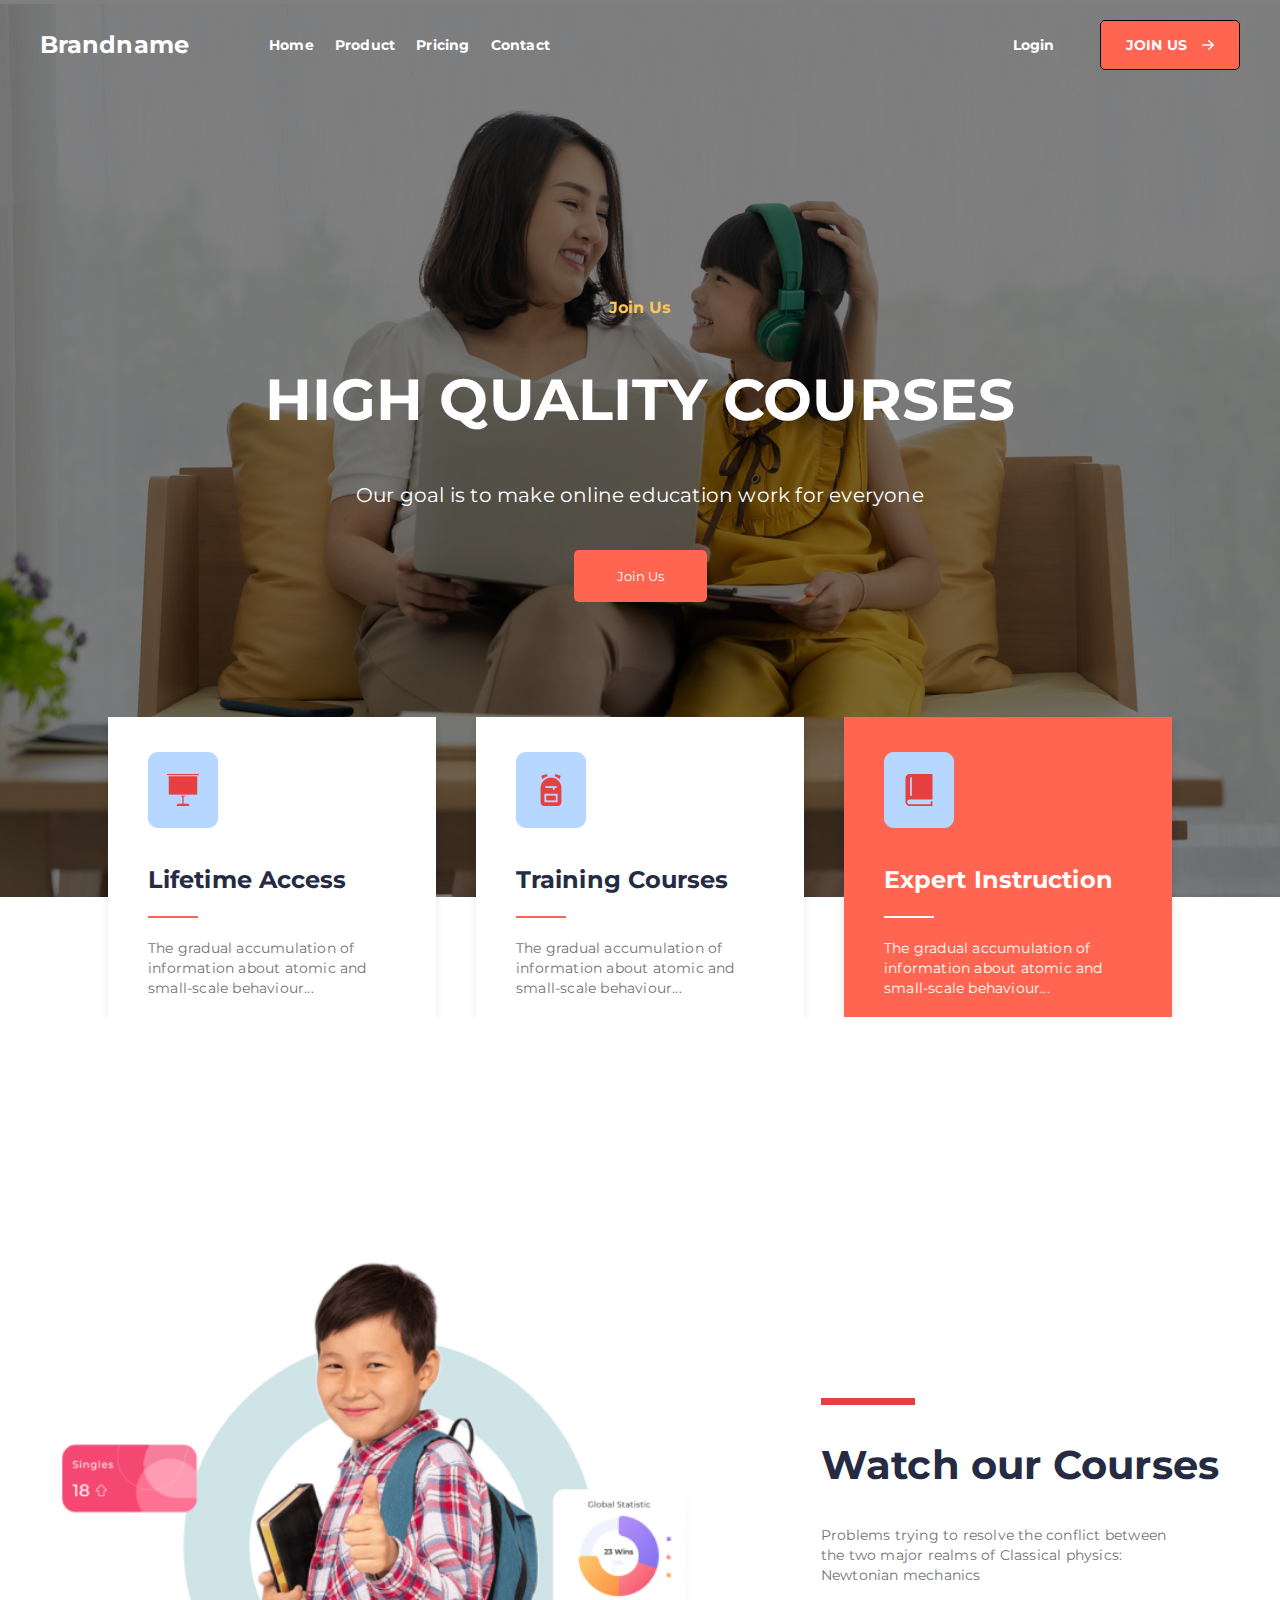
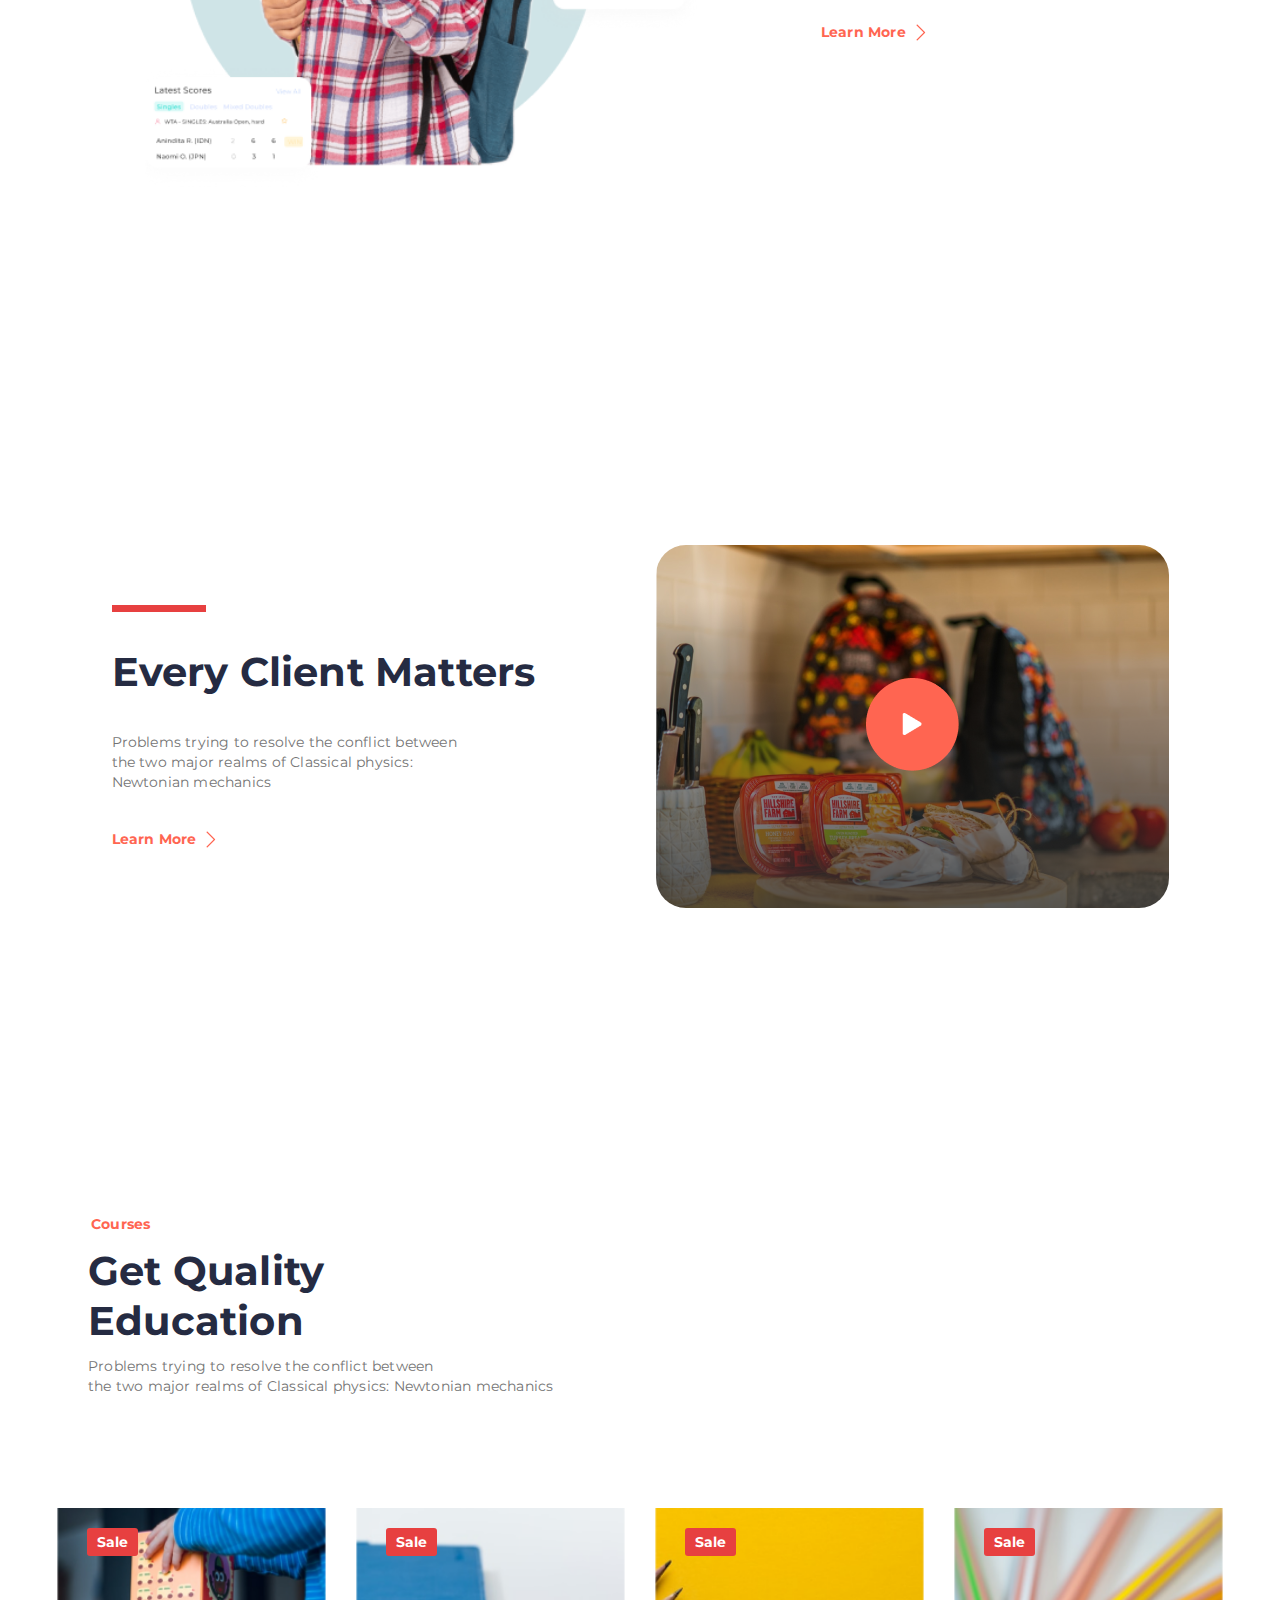
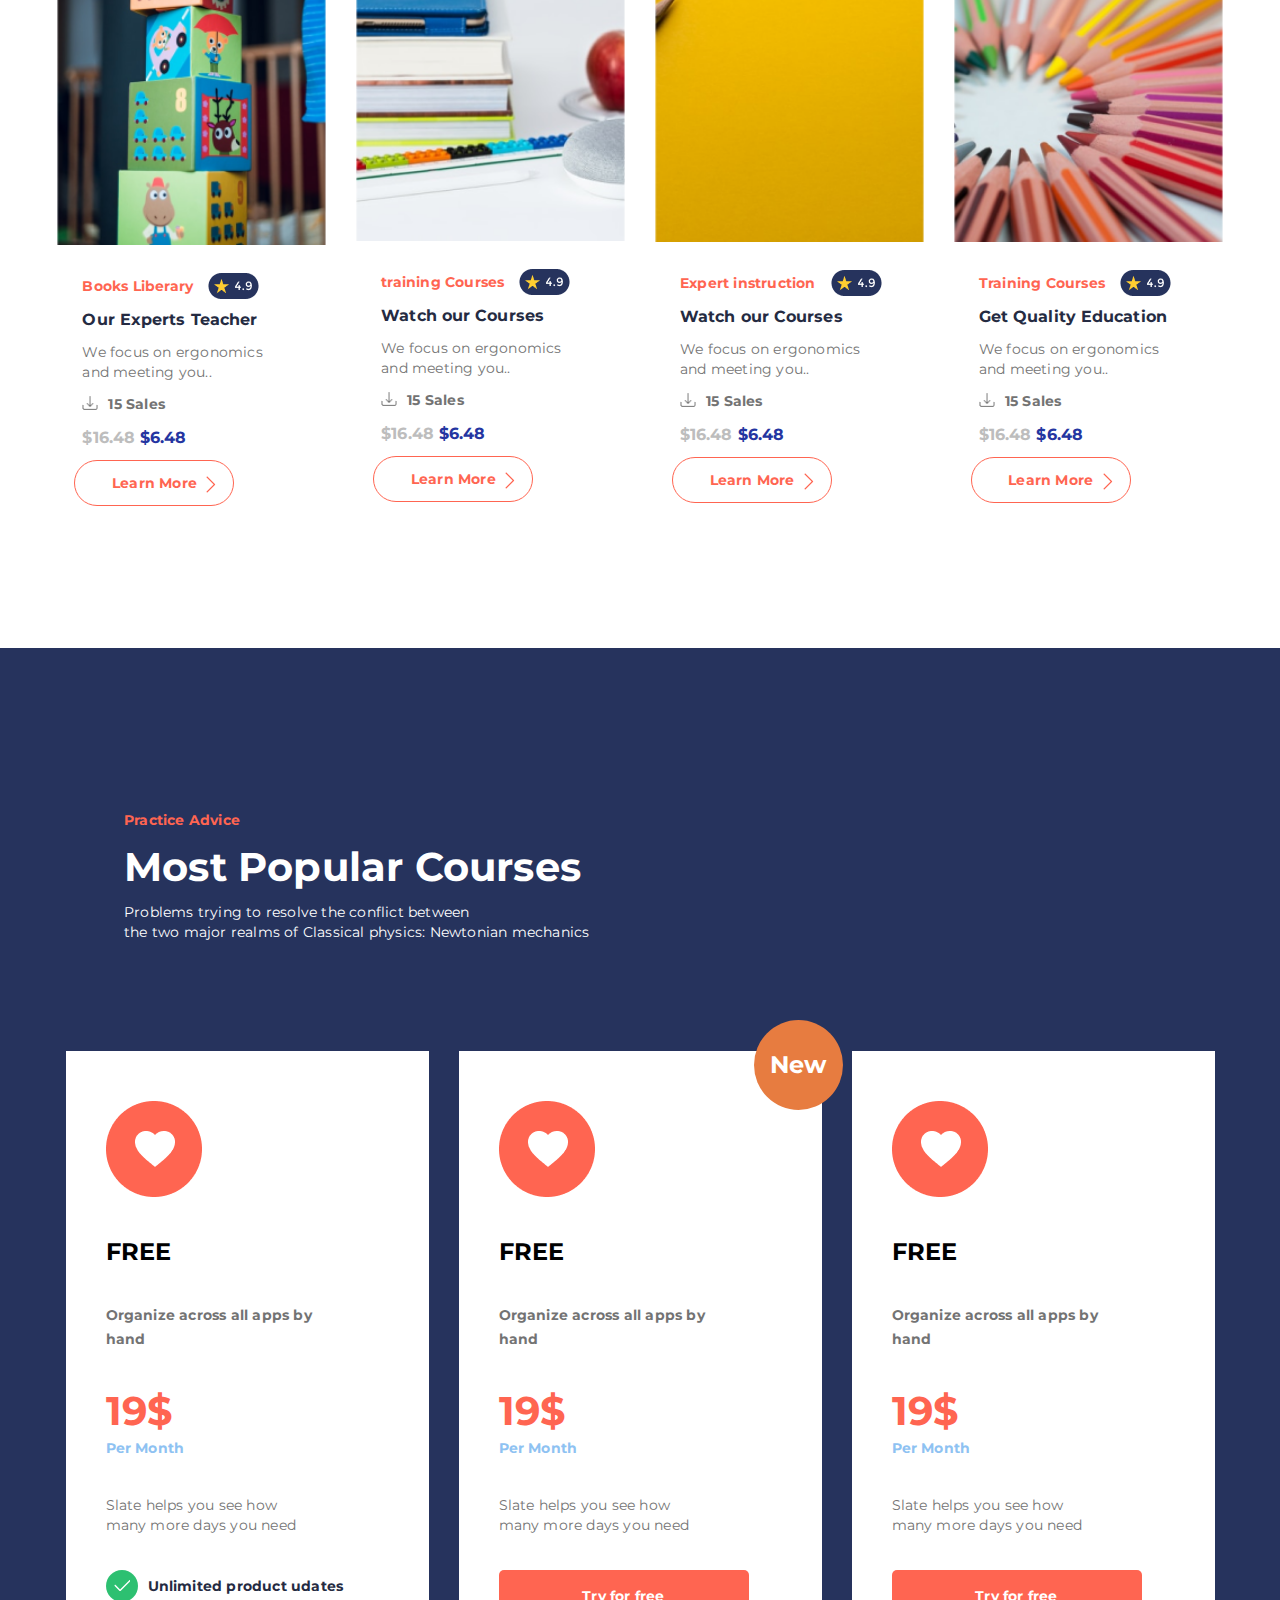
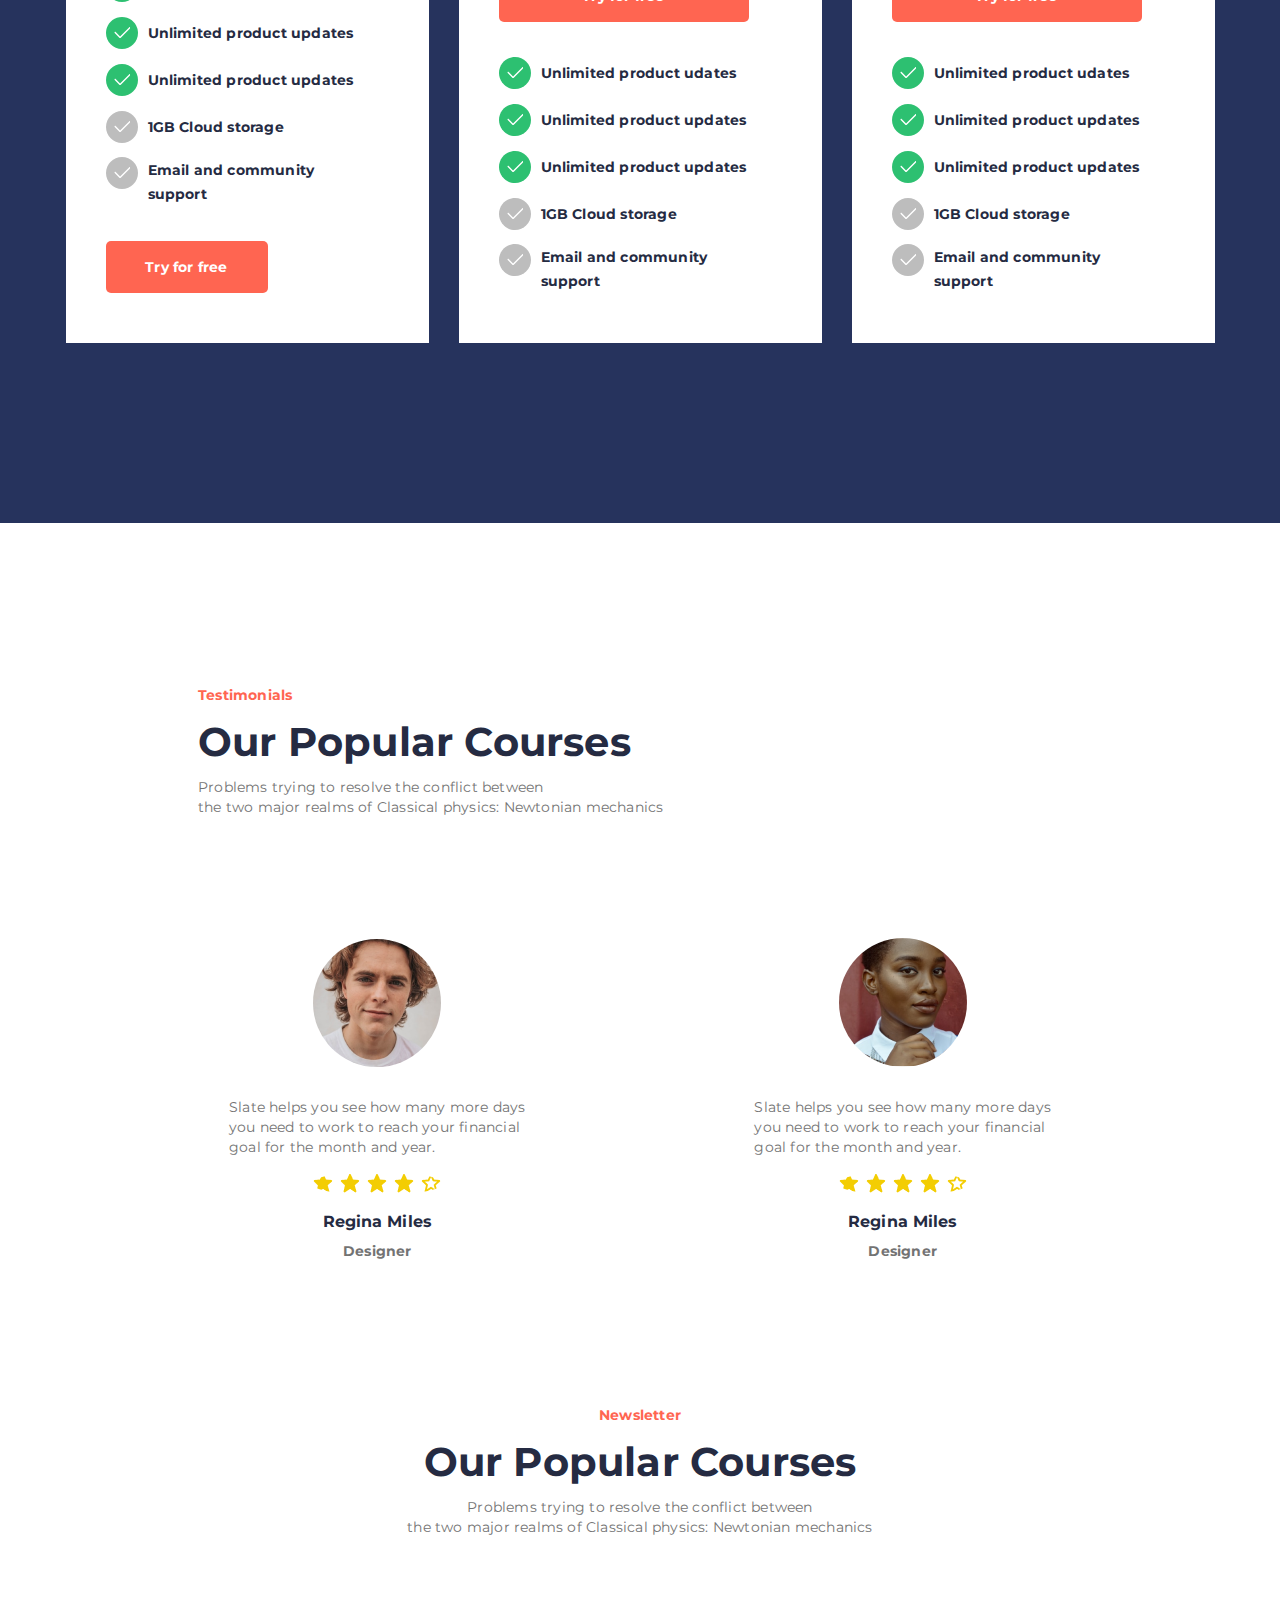
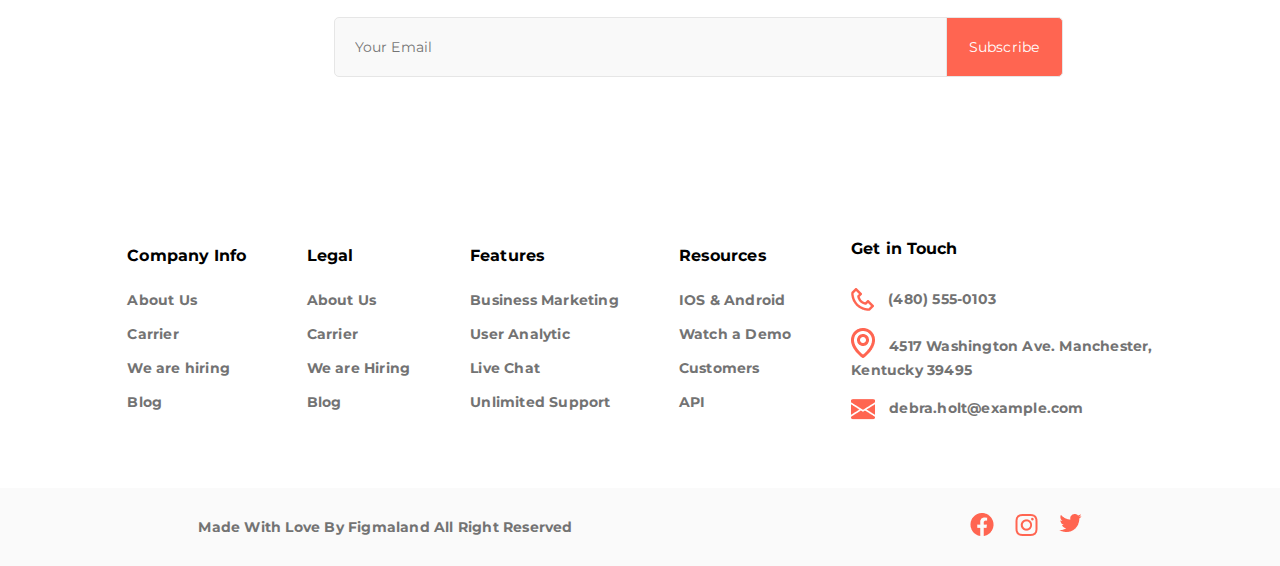
==== commit 171d3e9a: "responsive Changes" ====
--- a/index.html
+++ b/index.html
@@ -54,8 +54,7 @@
     <section class="hero-container">
         <div class="hero-text">
             <p>Join Us</p>
-            <h1>HIGH QUALITY</h1>
-            <h1> COURSES </h1>
+            <h1>HIGH QUALITY COURSES</h1>
             <h5>Our goal is to make online education work for everyone</h5>
             <button>Join Us</button>
         </div>
--- a/css/style.css
+++ b/css/style.css
@@ -149,6 +149,7 @@
   line-height: 80px;
   letter-spacing: 0.2px;
   color: white;
+  text-align: center;
 }
 
 .hero-text h5 {
@@ -1576,19 +1577,29 @@
   }
 
   .card-1 {
-    width: 140px;
+    width: 200px;
     height: 180px;
+    max-width: 100%;
+    margin: 0 auto;
+    box-shadow: none;
 
   }
 
   .card-2 {
-    width: 140px;
+    width: 200px;
     height: 180px;
+    max-width: 100%;
+    margin: 0 auto;
+    box-shadow: none;
   }
 
   .card-3 {
-    width: 141px;
+    width: 200px;
     height: 180px;
+    max-width: 100%;
+    margin: 0 auto;
+    background-color: white;
+    box-shadow: none;
   }
 
   .card-1 h2 {
@@ -1604,6 +1615,7 @@
   .card-3 h2 {
     font-size: 10px;
     padding-left: 12px;
+    color: black;
   }
 
   .card-1 hr {
@@ -1619,6 +1631,7 @@
   .card-3 hr {
     margin: 5px 20px;
     padding-left: 20px;
+    background-color: #FF6551;
   }
 
   .card-1 img {
@@ -1658,10 +1671,12 @@
     font-size: 8px;
     line-height: 10px;
     padding-left: 20px;
+    color: #737373;
   }
 
   .parent-card {
-    gap: 10px;
+    display: block;
+    bottom: -540px;
   }
 
   .hero-text h1 {
@@ -1675,7 +1690,8 @@
   .courses-parent {
     gap: 40px;
     flex-direction: column-reverse;
-    padding: 0px;
+    padding-bottom: 0px;
+          position: relative;
   }
 
   .courses-description h2 {
@@ -1856,5 +1872,20 @@
   width: 100%;
           margin: 0px 5px;
 }
-
+.hero-container {
+  height: 70vh;
+  margin-bottom: 336px;
+}
+.hero-text p {
+  margin-bottom: 0px;
+}
+.hero-text h1 {
+  line-height: 50px;
+}
+.hero-text h5 {
+  margin-top: 10px;
+}
+.hero-text button {
+ margin-top: 20px; 
+}
 }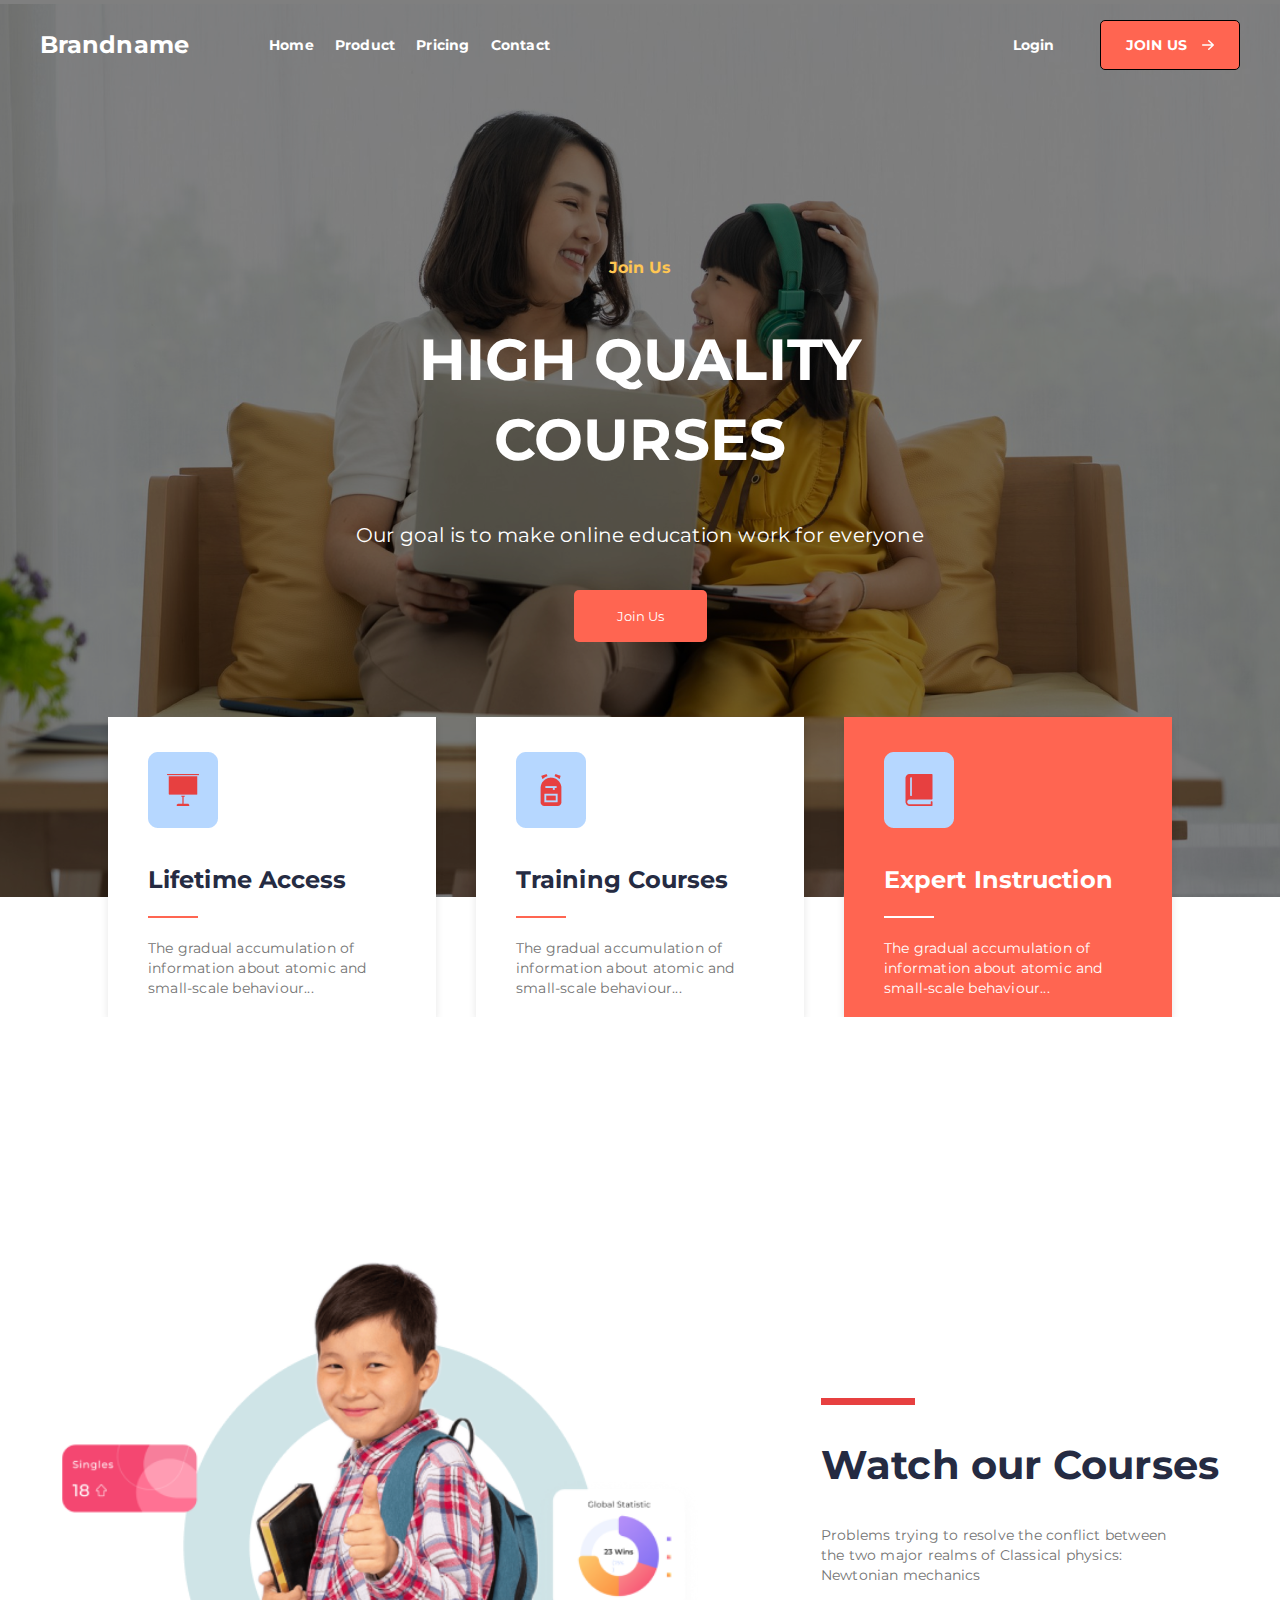
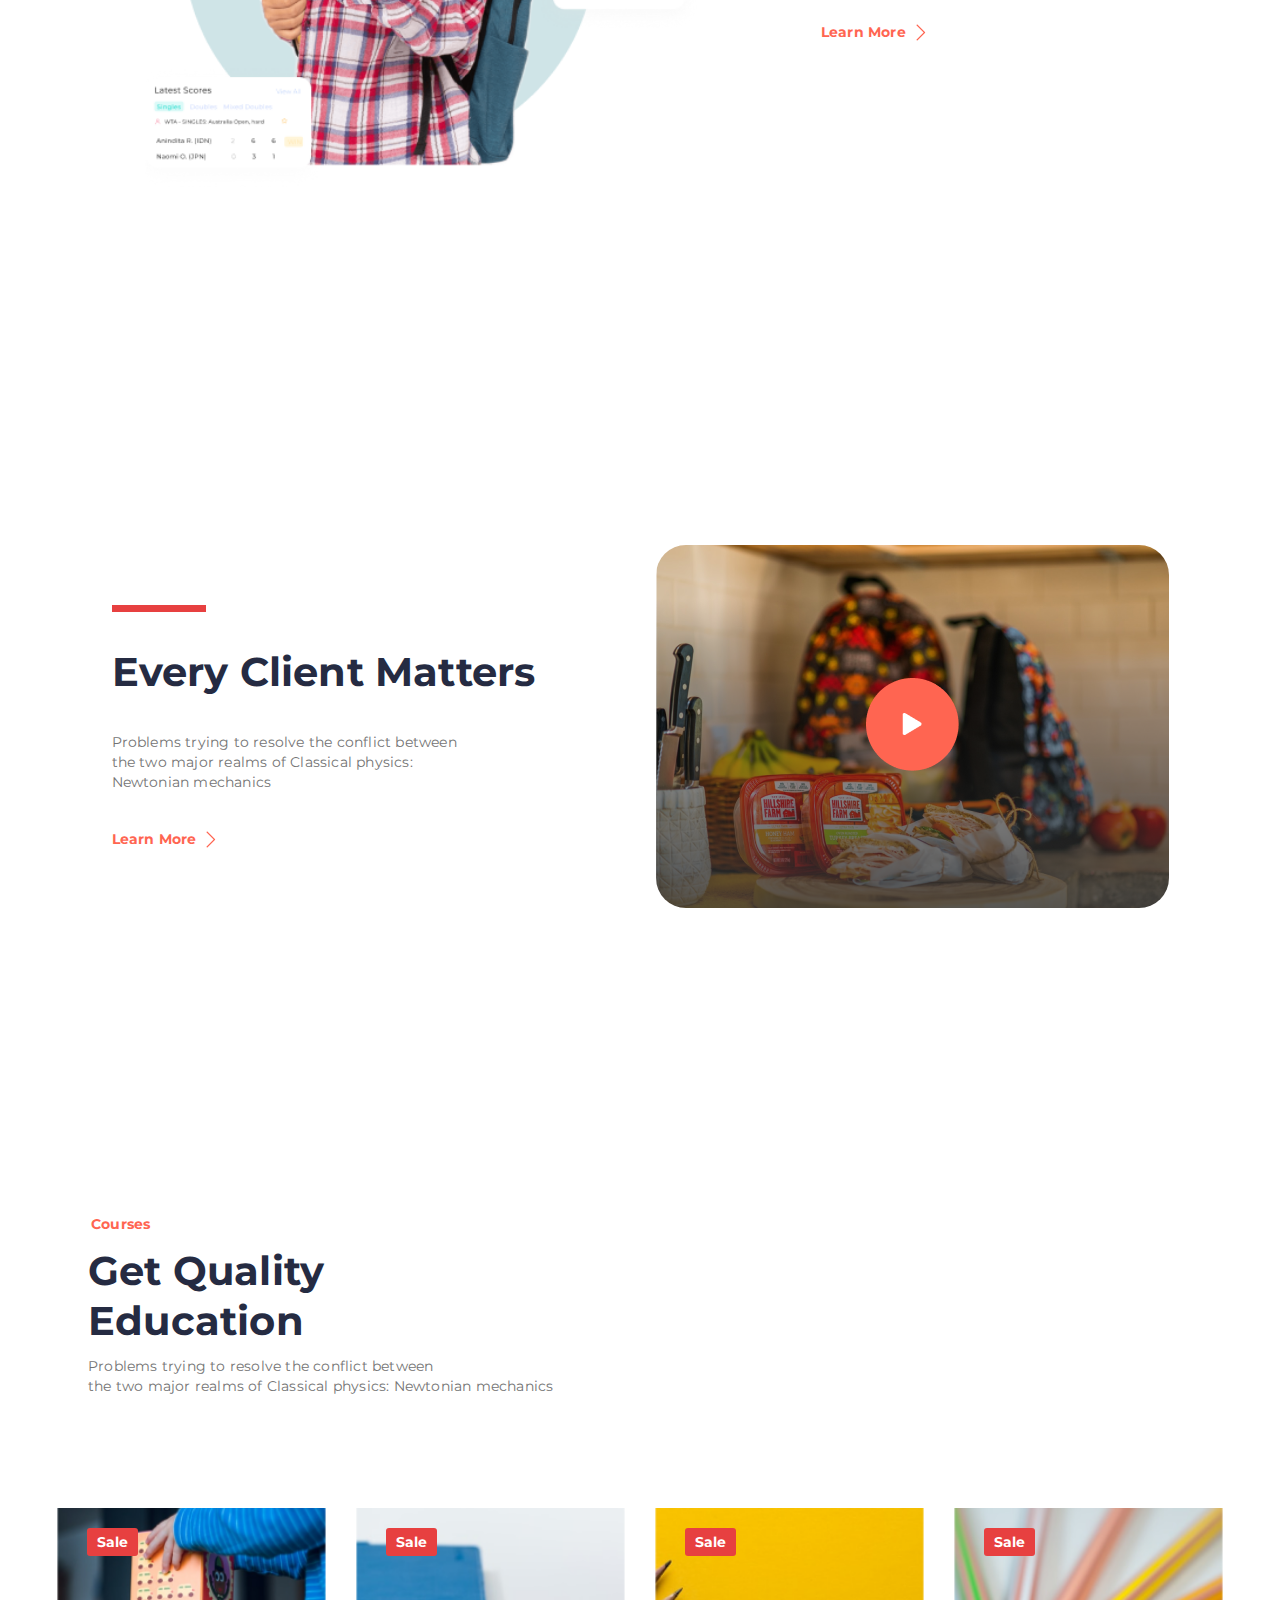
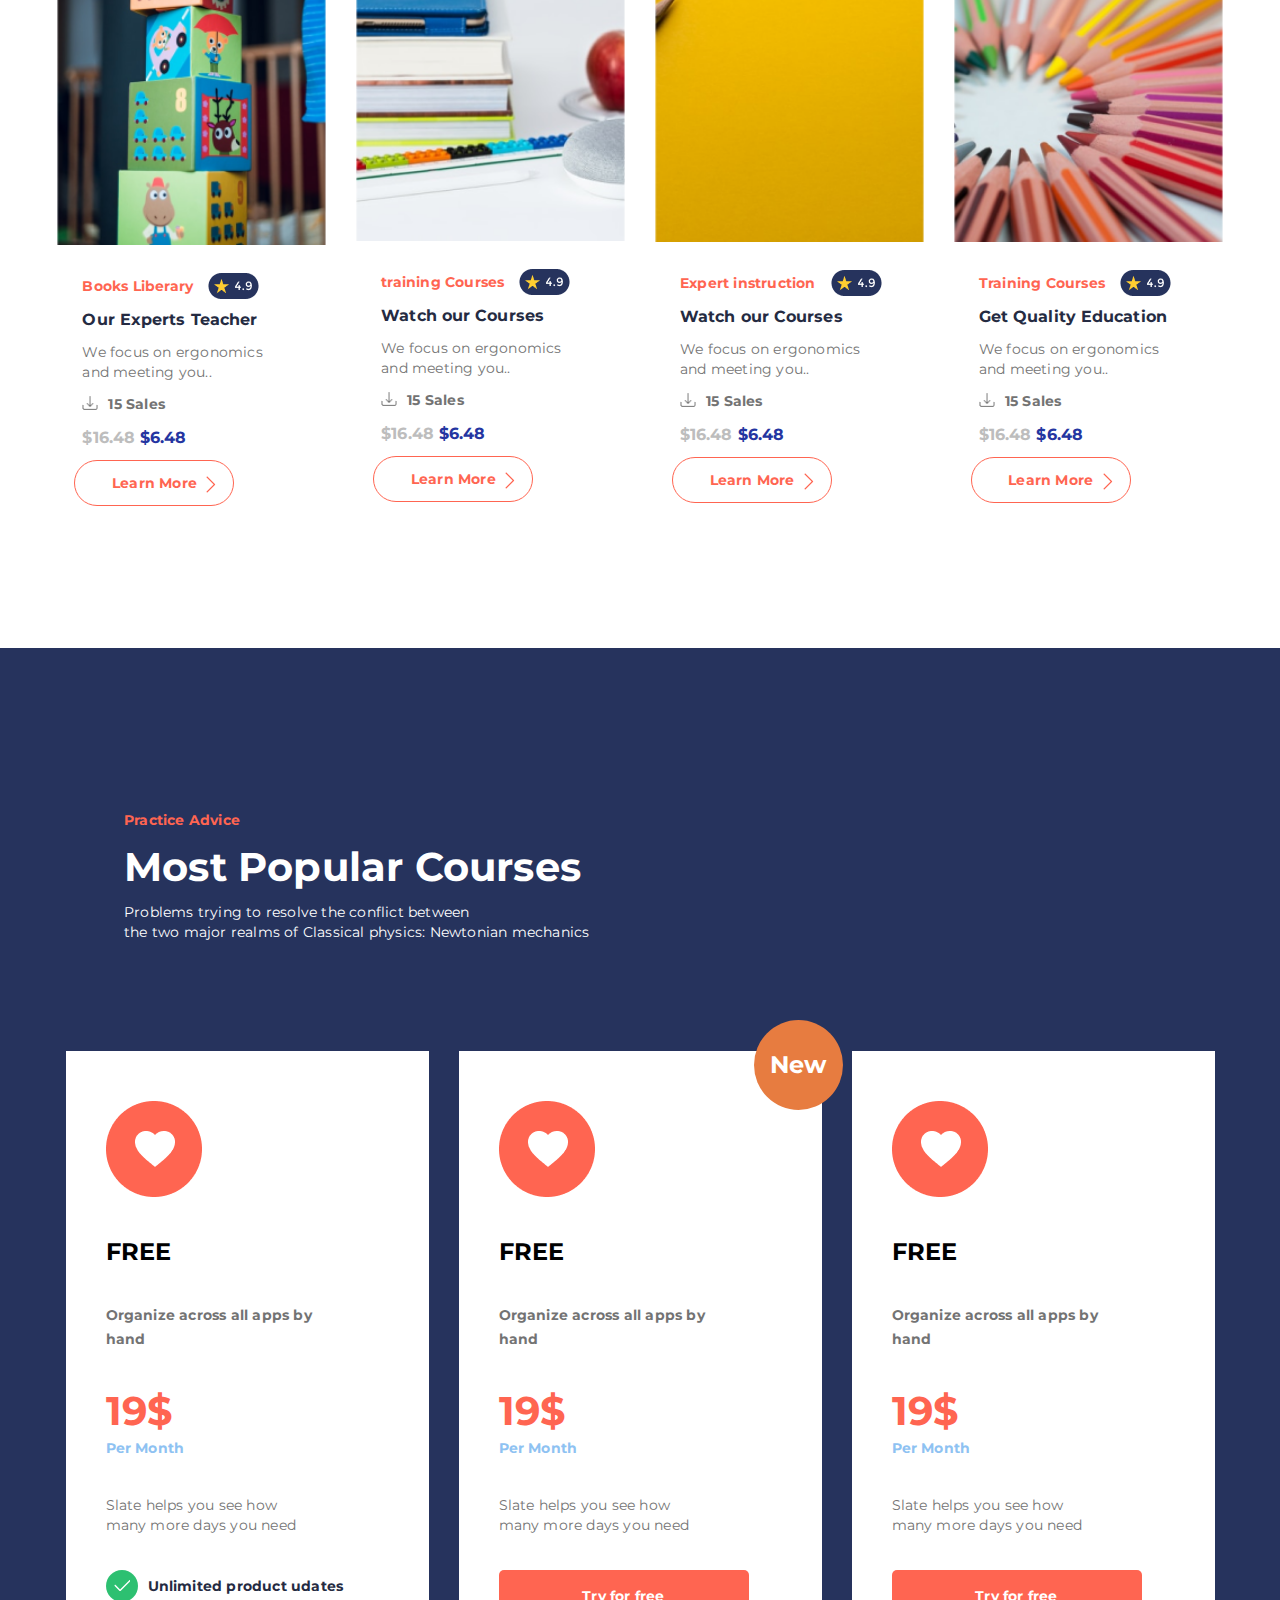
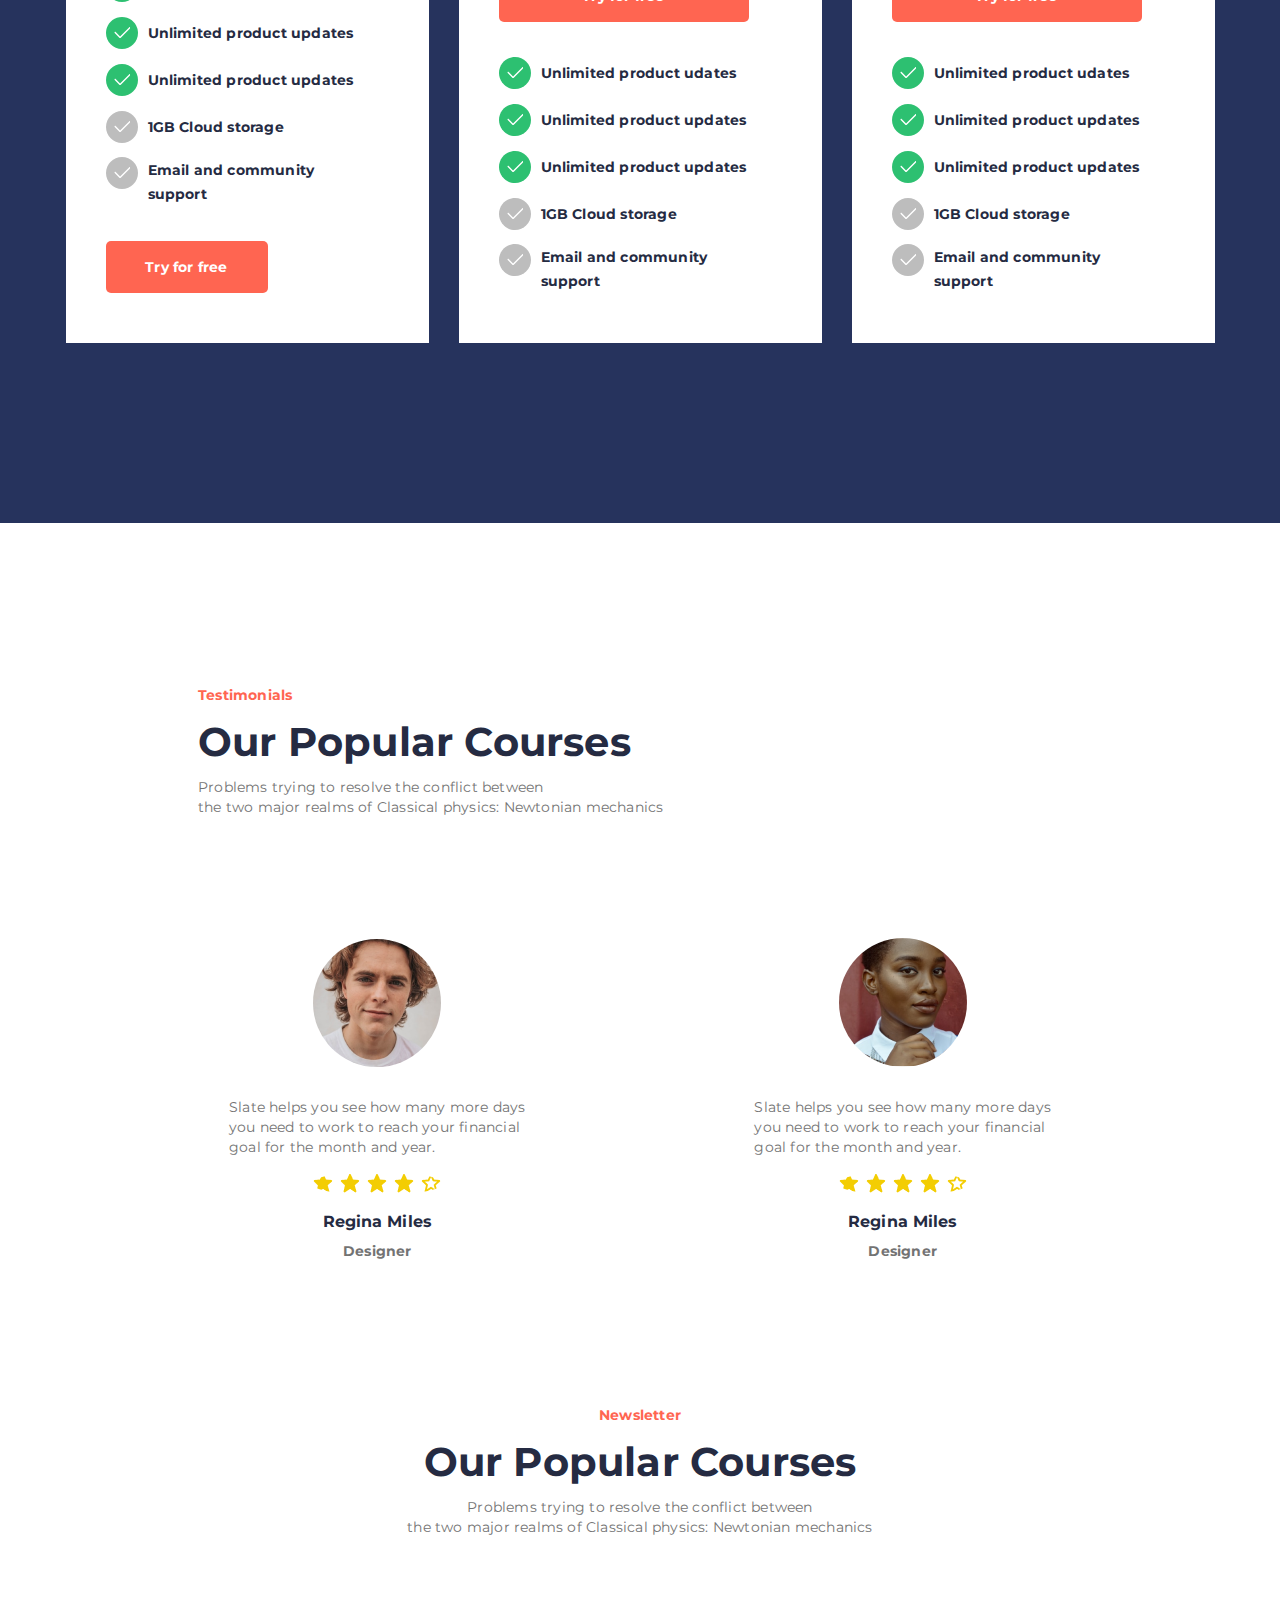
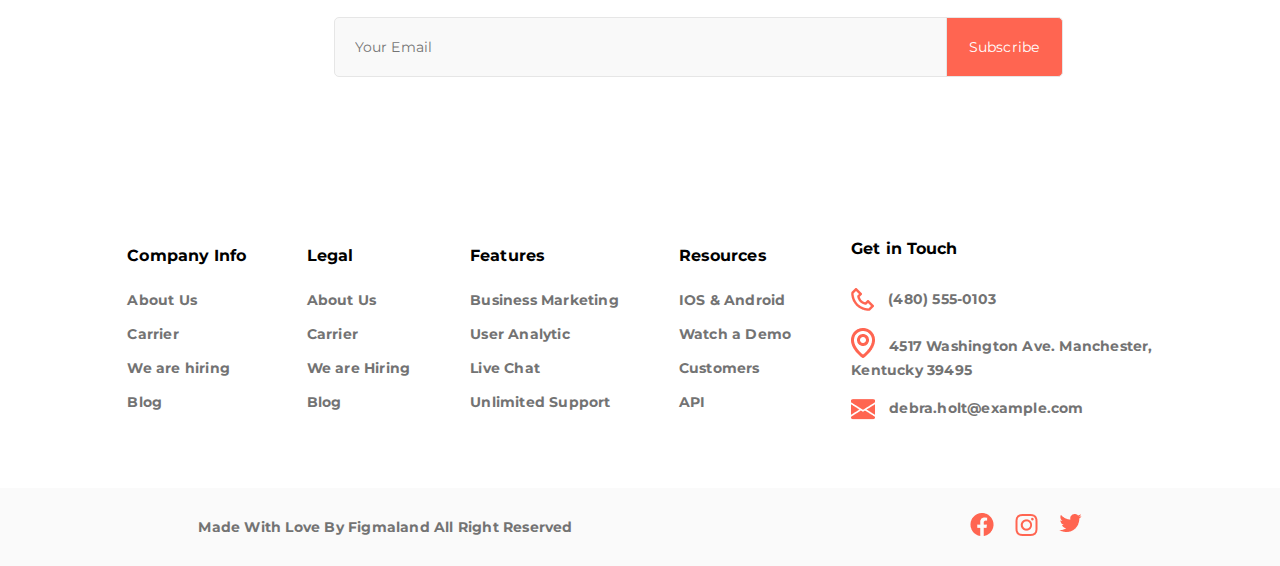
==== commit 18c88a50: "Final Responsive changes" ====
--- a/index.html
+++ b/index.html
@@ -54,7 +54,7 @@
     <section class="hero-container">
         <div class="hero-text">
             <p>Join Us</p>
-            <h1>HIGH QUALITY COURSES</h1>
+            <h1>HIGH QUALITY <br> COURSES</h1>
             <h5>Our goal is to make online education work for everyone</h5>
             <button>Join Us</button>
         </div>
--- a/css/style.css
+++ b/css/style.css
@@ -1423,18 +1423,18 @@
   }
 
   .card-1 {
-    width: 160px;
-    height: 220px;
+    width: 200px;
+    height: 225px;
   }
 
   .card-2 {
-    width: 160px;
-    height: 220px;
+    width: 200px;
+    height: 225px;
   }
 
   .card-3 {
-    width: 161px;
-    height: 220px;
+    width: 200px;
+    height: 225px;
   }
 
   .card-1 h2 {
@@ -1462,17 +1462,14 @@
   }
 
   .card-1 img {
-    width: 30px;
     padding-bottom: 5px;
   }
 
   .card-2 img {
-    width: 30px;
-    padding-bottom: 5px;
+   padding-bottom: 5px;
   }
 
   .card-3 img {
-    width: 30px;
     padding-bottom: 5px;
   }
 
@@ -1577,100 +1574,94 @@
   }
 
   .card-1 {
-    width: 200px;
+    width: 250px;
     height: 180px;
     max-width: 100%;
     margin: 0 auto;
     box-shadow: none;
+    text-align: center;
 
   }
 
   .card-2 {
-    width: 200px;
+    width: 250px;
     height: 180px;
     max-width: 100%;
     margin: 0 auto;
     box-shadow: none;
+    text-align: center;
   }
 
   .card-3 {
-    width: 200px;
+    width: 250px;
     height: 180px;
     max-width: 100%;
     margin: 0 auto;
     background-color: white;
     box-shadow: none;
+    text-align: center;
   }
 
   .card-1 h2 {
-    font-size: 10px;
-    padding-left: 20px;
+    font-size: 15px;
+    padding: 0px;
+
   }
 
   .card-2 h2 {
-    font-size: 10px;
-    padding-left: 20px;
-  }
-
+    font-size: 15px;
+    padding: 0px;
+  } 
   .card-3 h2 {
-    font-size: 10px;
-    padding-left: 12px;
+    font-size: 15px;
     color: black;
-  }
-
+    padding: 0px;
+  }
+  .card-1 img {
+    padding-left: 0px;
+  }
+ .card-2 img {
+  padding-left: 0px;
+ }
+ .card-3 img {
+  padding-left: 0px;
+ }
   .card-1 hr {
-    margin: 5px 20px;
-    padding-left: 20px;
-  }
+    margin: 0 auto;
+    margin-bottom: 6px;
+    padding: 0px;
+}
 
   .card-2 hr {
-    margin: 5px 20px;
-    padding-left: 20px;
+    margin: 0 auto;
+    margin-bottom: 6px;
+    padding: 0px;
   }
 
   .card-3 hr {
-    margin: 5px 20px;
-    padding-left: 20px;
+    margin: 0 auto;
+    margin-bottom: 6px;
     background-color: #FF6551;
-  }
-
-  .card-1 img {
-    width: 20px;
-    padding-bottom: 5px;
-    padding-left: 20px;
-    padding-top: 20px;
-  }
-
-  .card-2 img {
-    width: 20px;
-    padding-bottom: 5px;
-    padding-left: 20px;
-    padding-top: 20px;
-  }
-
-  .card-3 img {
-    width: 20px;
-    padding-bottom: 5px;
-    padding-left: 20px;
-    padding-top: 20px;
-  }
-
+    padding: 0px;
+  }
   .card-1 p {
-    font-size: 8px;
-    line-height: 10px;
-    padding-left: 20px;
+    font-size: 13px;
+    line-height: 14px;
+    padding: 0px;
+
   }
 
   .card-2 p {
-    font-size: 8px;
-    line-height: 10px;
-    padding-left: 20px;
+    font-size: 13px;
+    line-height: 14px;
+    padding: 0px;
+
   }
 
   .card-3 p {
-    font-size: 8px;
-    line-height: 10px;
-    padding-left: 20px;
+    font-size: 13px;
+    line-height: 14px;
+    padding: 0px;
     color: #737373;
   }
 
@@ -1874,7 +1865,7 @@
 }
 .hero-container {
   height: 70vh;
-  margin-bottom: 336px;
+  margin-bottom: 400px;
 }
 .hero-text p {
   margin-bottom: 0px;
@@ -1888,4 +1879,13 @@
 .hero-text button {
  margin-top: 20px; 
 }
+.courses-description2 .course-img {
+  width: 60px;
+}
+.courses-description1 .course-img {
+  width: 60px;
+}
+.courses-description3 .course-img {
+  width: 60px;
+}
 }